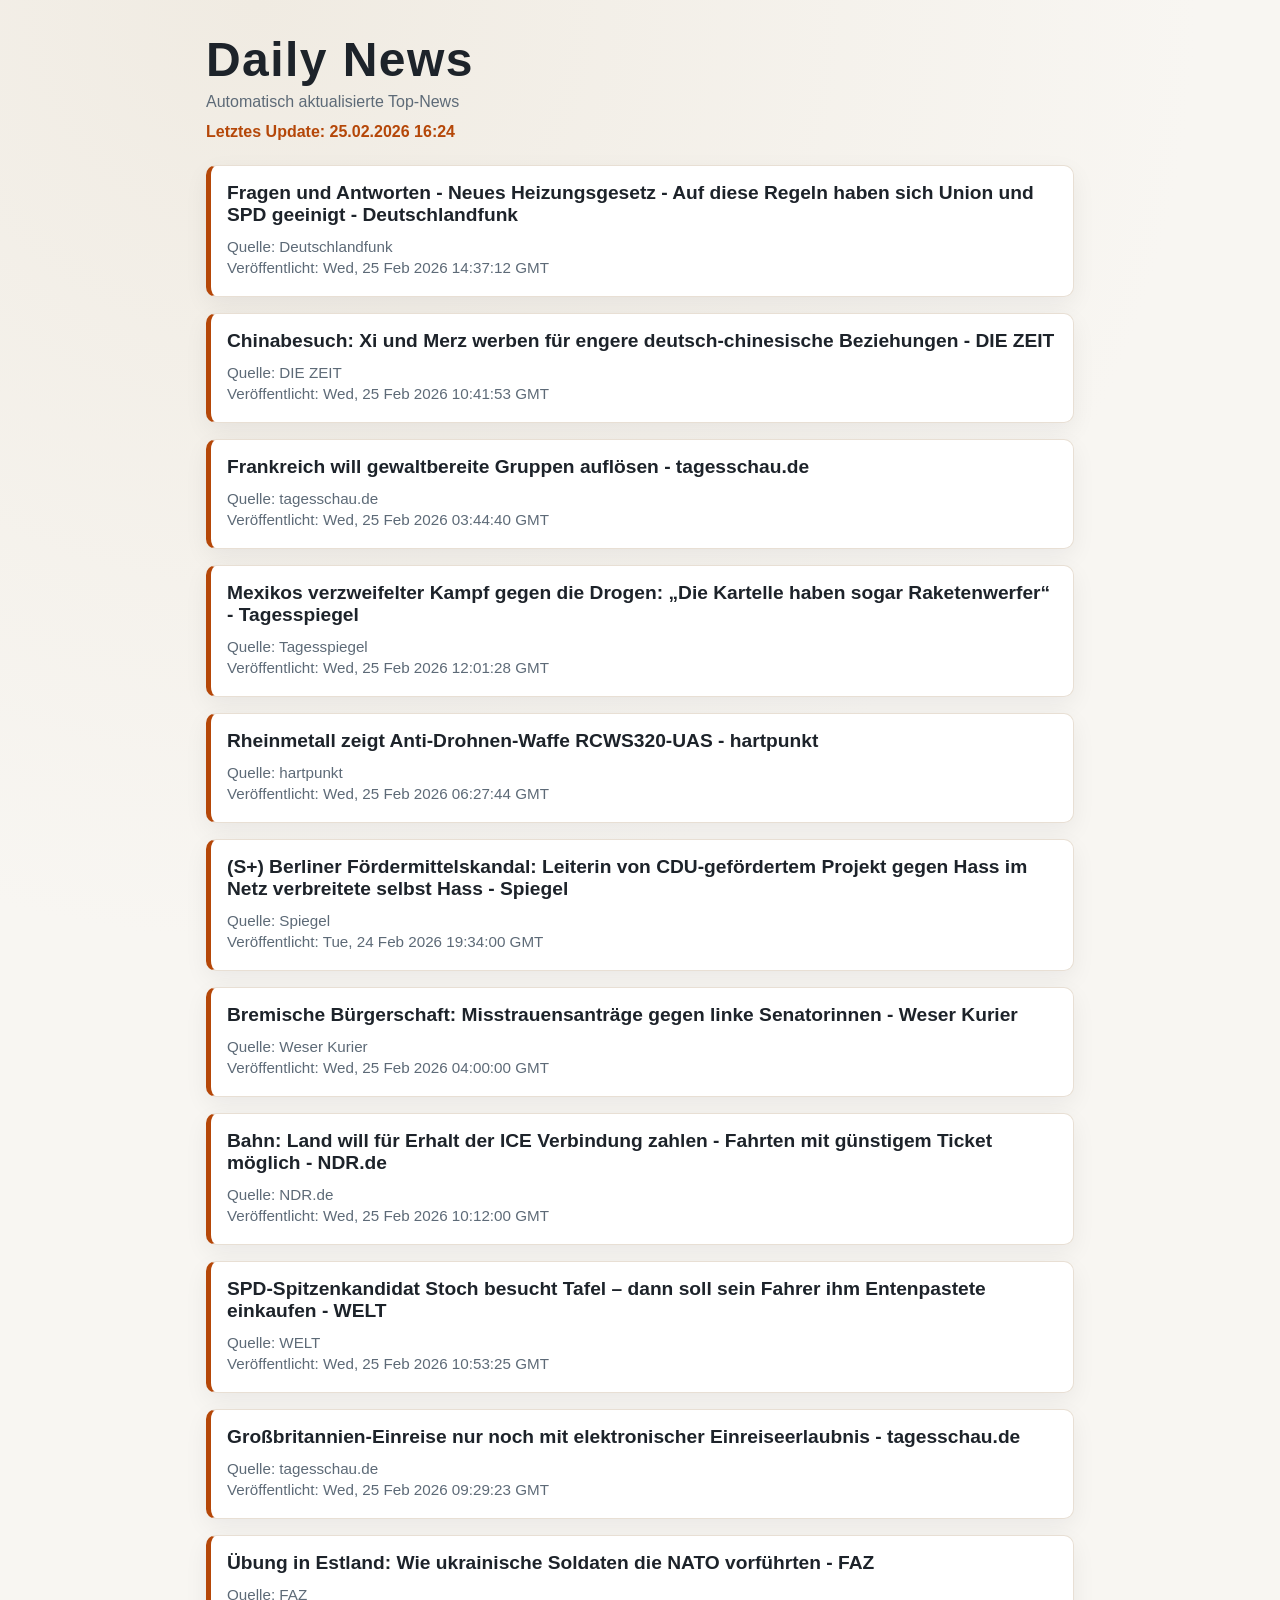
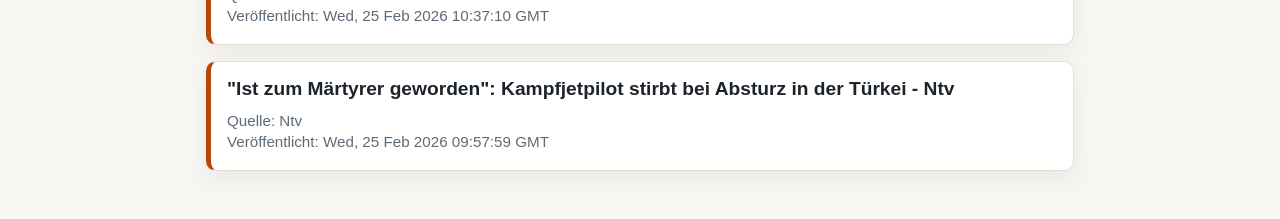
==== index.html @ ec543e86 "feat: initial daily news site" ====
<!doctype html>
<html lang="de">
  <head>
    <meta charset="utf-8" />
    <meta name="viewport" content="width=device-width, initial-scale=1" />
    <title>Daily News</title>
    <link rel="stylesheet" href="styles.css" />
  </head>
  <body>
    <main class="container">
      <header>
        <h1>Daily News</h1>
        <p>Automatisch aktualisierte Top-News</p>
        <p class="updated">Letztes Update: 25.02.2026 16:24</p>
      </header>
      <section class="news-grid">
        <article class="news-card">
              <h2><a href="https://news.google.com/rss/articles/[base64]?oc=5" target="_blank" rel="noopener noreferrer">Fragen und Antworten - Neues Heizungsgesetz - Auf diese Regeln haben sich Union und SPD geeinigt - Deutschlandfunk</a></h2>
              <p class="meta">Quelle: Deutschlandfunk</p>
              <p class="meta">Veröffentlicht: Wed, 25 Feb 2026 14:37:12 GMT</p>
            </article><article class="news-card">
              <h2><a href="https://news.google.com/rss/articles/[base64]?oc=5" target="_blank" rel="noopener noreferrer">Chinabesuch: Xi und Merz werben für engere deutsch-chinesische Beziehungen - DIE ZEIT</a></h2>
              <p class="meta">Quelle: DIE ZEIT</p>
              <p class="meta">Veröffentlicht: Wed, 25 Feb 2026 10:41:53 GMT</p>
            </article><article class="news-card">
              <h2><a href="https://news.google.com/rss/articles/CBMid0FVX3lxTE40RE55d1NHSmp5N2VwN1N4ekdGM3lHWkJoWllhMkZQWlJLZWxCQ2M0SVpyaUMzZzNpU3lFWlNUaHg1M2Z2RC1OYTR6VzNBUDBSSGNmZmpWbC11aGxnTXk5ay1jRFpIbjVUaV92NTQyd1ZYUVlqc29R?oc=5" target="_blank" rel="noopener noreferrer">Frankreich will gewaltbereite Gruppen auflösen - tagesschau.de</a></h2>
              <p class="meta">Quelle: tagesschau.de</p>
              <p class="meta">Veröffentlicht: Wed, 25 Feb 2026 03:44:40 GMT</p>
            </article><article class="news-card">
              <h2><a href="https://news.google.com/rss/articles/[base64]?oc=5" target="_blank" rel="noopener noreferrer">Mexikos verzweifelter Kampf gegen die Drogen: „Die Kartelle haben sogar Raketenwerfer“ - Tagesspiegel</a></h2>
              <p class="meta">Quelle: Tagesspiegel</p>
              <p class="meta">Veröffentlicht: Wed, 25 Feb 2026 12:01:28 GMT</p>
            </article><article class="news-card">
              <h2><a href="https://news.google.com/rss/articles/CBMif0FVX3lxTFBWcDRxZFdPcUk1NEkyOEhCM3QwLUpIbnZyMEhnejFtdHQwZGNqUG1FclU3UTM1Rks2OHdBZGhucmpGS2taQ0dCcWhoSTVsQWVfUHVndjFaQW1xMnpHbnF6ek9PaGUxaWpuVDVEa04zNFUxaXRoTEl6bXZRNWFzZkE?oc=5" target="_blank" rel="noopener noreferrer">Rheinmetall zeigt Anti-Drohnen-Waffe RCWS320-UAS - hartpunkt</a></h2>
              <p class="meta">Quelle: hartpunkt</p>
              <p class="meta">Veröffentlicht: Wed, 25 Feb 2026 06:27:44 GMT</p>
            </article><article class="news-card">
              <h2><a href="https://news.google.com/rss/articles/[base64]?oc=5" target="_blank" rel="noopener noreferrer">(S+) Berliner Fördermittelskandal: Leiterin von CDU-gefördertem Projekt gegen Hass im Netz verbreitete selbst Hass - Spiegel</a></h2>
              <p class="meta">Quelle: Spiegel</p>
              <p class="meta">Veröffentlicht: Tue, 24 Feb 2026 19:34:00 GMT</p>
            </article><article class="news-card">
              <h2><a href="https://news.google.com/rss/articles/[base64]?oc=5" target="_blank" rel="noopener noreferrer">Bremische Bürgerschaft: Misstrauensanträge gegen linke Senatorinnen - Weser Kurier</a></h2>
              <p class="meta">Quelle: Weser Kurier</p>
              <p class="meta">Veröffentlicht: Wed, 25 Feb 2026 04:00:00 GMT</p>
            </article><article class="news-card">
              <h2><a href="https://news.google.com/rss/articles/[base64]?oc=5" target="_blank" rel="noopener noreferrer">Bahn: Land will für Erhalt der ICE Verbindung zahlen - Fahrten mit günstigem Ticket möglich - NDR.de</a></h2>
              <p class="meta">Quelle: NDR.de</p>
              <p class="meta">Veröffentlicht: Wed, 25 Feb 2026 10:12:00 GMT</p>
            </article><article class="news-card">
              <h2><a href="https://news.google.com/rss/articles/[base64]?oc=5" target="_blank" rel="noopener noreferrer">SPD-Spitzenkandidat Stoch besucht Tafel – dann soll sein Fahrer ihm Entenpastete einkaufen - WELT</a></h2>
              <p class="meta">Quelle: WELT</p>
              <p class="meta">Veröffentlicht: Wed, 25 Feb 2026 10:53:25 GMT</p>
            </article><article class="news-card">
              <h2><a href="https://news.google.com/rss/articles/CBMihAFBVV95cUxNYmF6RmhLd0txUl9RVVNQXzRFWkFaRXVQbDdpdlU5ZUkyalpoTkJHbGlndnJOVWVKT0pGS2RYM2F2X1NmVXFQVmhBSFhMVlh1TTRvbHp2ZzhpNFVMbl9ERHlHU1VZa2RjellKaGxHUHBKaTNLcm0weHZPWi1VeHdDY3owX2o?oc=5" target="_blank" rel="noopener noreferrer">Großbritannien-Einreise nur noch mit elektronischer Einreiseerlaubnis - tagesschau.de</a></h2>
              <p class="meta">Quelle: tagesschau.de</p>
              <p class="meta">Veröffentlicht: Wed, 25 Feb 2026 09:29:23 GMT</p>
            </article><article class="news-card">
              <h2><a href="https://news.google.com/rss/articles/[base64]?oc=5" target="_blank" rel="noopener noreferrer">Übung in Estland: Wie ukrainische Soldaten die NATO vorführten - FAZ</a></h2>
              <p class="meta">Quelle: FAZ</p>
              <p class="meta">Veröffentlicht: Wed, 25 Feb 2026 10:37:10 GMT</p>
            </article><article class="news-card">
              <h2><a href="https://news.google.com/rss/articles/[base64]?oc=5" target="_blank" rel="noopener noreferrer">&quot;Ist zum Märtyrer geworden&quot;: Kampfjetpilot stirbt bei Absturz in der Türkei - Ntv</a></h2>
              <p class="meta">Quelle: Ntv</p>
              <p class="meta">Veröffentlicht: Wed, 25 Feb 2026 09:57:59 GMT</p>
            </article>
      </section>
    </main>
  </body>
</html>
---- styles.css ----
:root {
  --bg: #f8f6f2;
  --surface: #ffffff;
  --text: #1d232a;
  --muted: #5d6a77;
  --accent: #b54708;
  --border: #e8dfd4;
}

* {
  box-sizing: border-box;
}

body {
  margin: 0;
  font-family: "Source Sans 3", "Segoe UI", sans-serif;
  color: var(--text);
  background: radial-gradient(circle at 20% 0%, #f0ebe2 0, var(--bg) 45%);
}

.container {
  max-width: 900px;
  margin: 0 auto;
  padding: 2rem 1rem 3rem;
}

header h1 {
  margin: 0;
  font-size: clamp(2rem, 5vw, 3rem);
  letter-spacing: 0.03em;
}

header p {
  margin: 0.4rem 0;
  color: var(--muted);
}

.updated {
  margin-top: 0.75rem;
  font-weight: 600;
  color: var(--accent);
}

.news-grid {
  margin-top: 1.5rem;
  display: grid;
  gap: 1rem;
}

.news-card {
  background: var(--surface);
  border: 1px solid var(--border);
  border-left: 5px solid var(--accent);
  border-radius: 10px;
  padding: 1rem;
  box-shadow: 0 8px 24px rgba(20, 24, 30, 0.06);
}

.news-card h2 {
  margin: 0 0 0.75rem;
  font-size: 1.2rem;
}

.news-card a {
  color: inherit;
  text-decoration: none;
}

.news-card a:hover {
  text-decoration: underline;
}

.meta {
  margin: 0.25rem 0;
  color: var(--muted);
  font-size: 0.95rem;
}
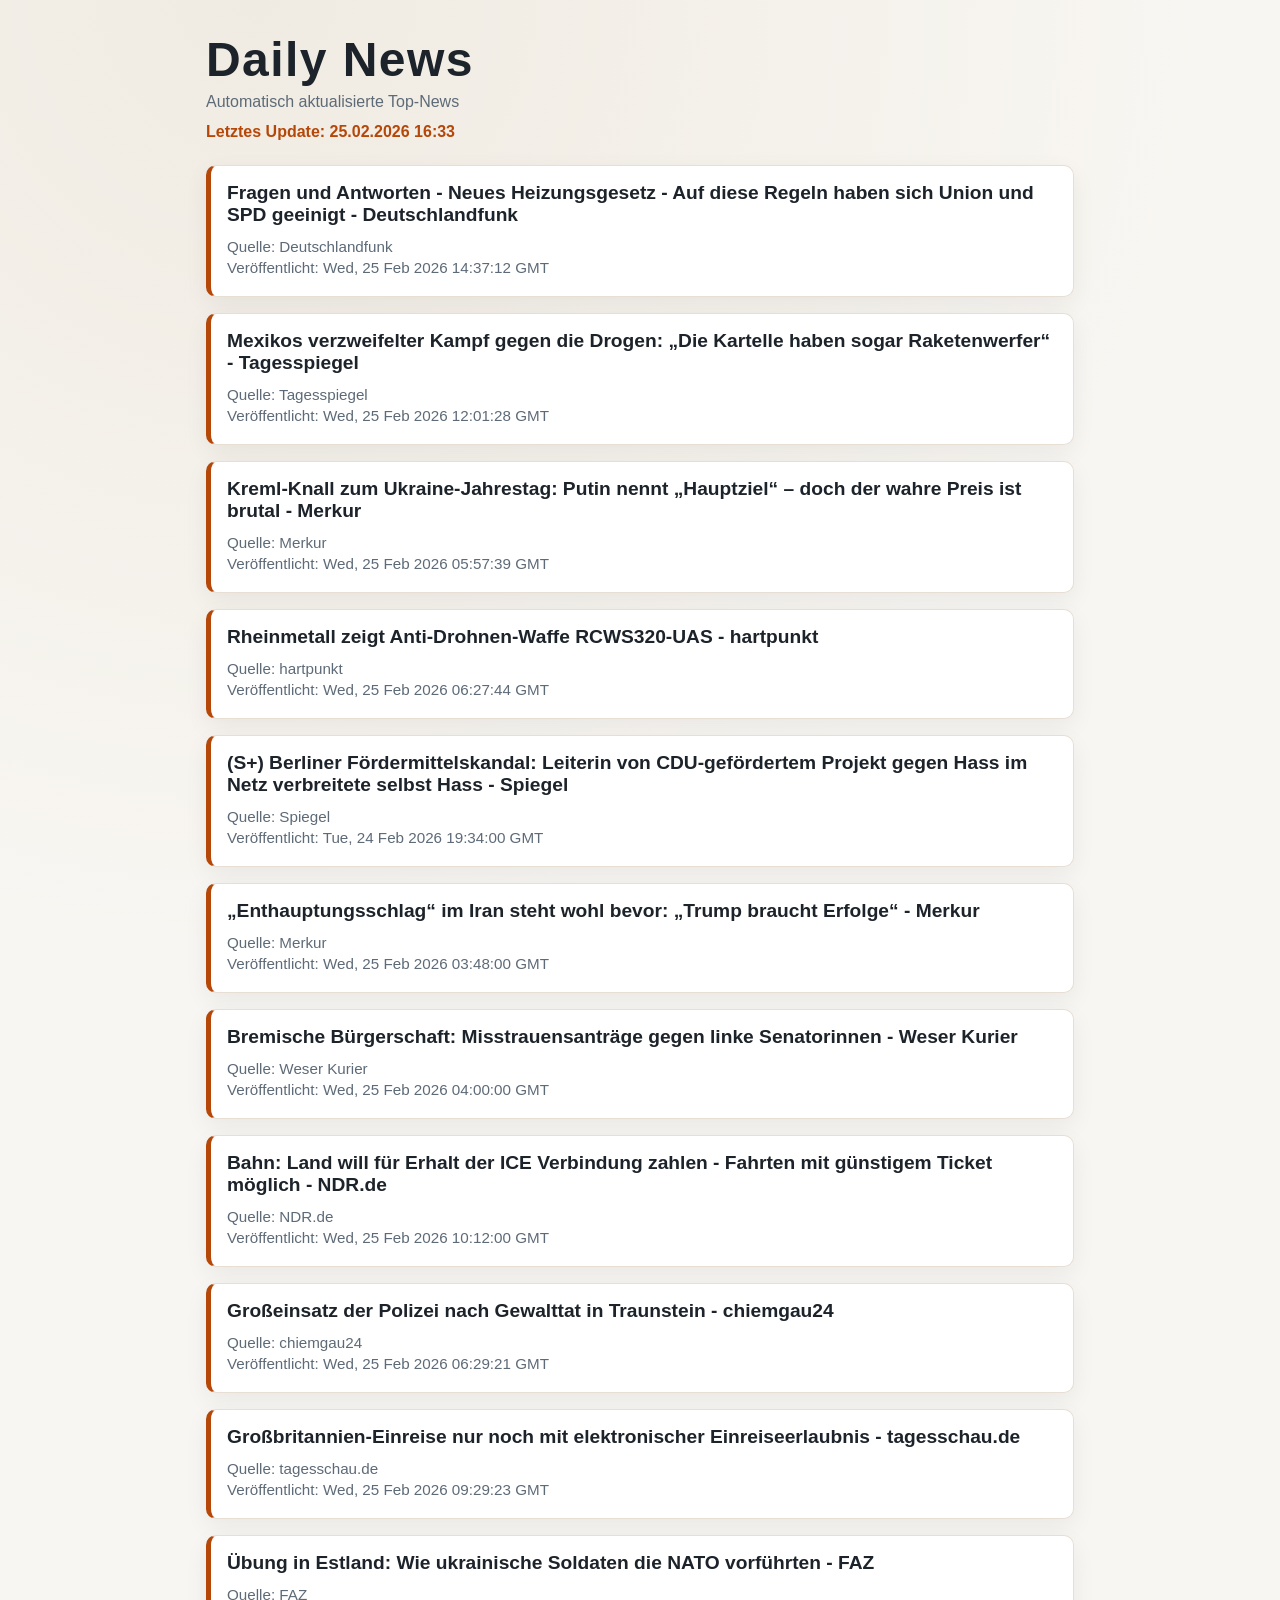
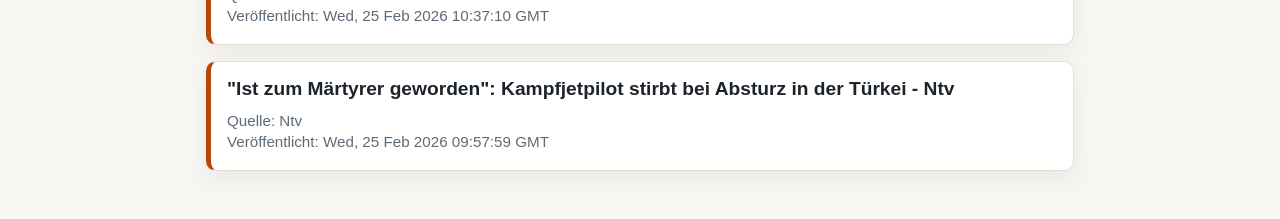
==== commit 78773f7a: "chore: daily news update 2026-02-25" ====
--- a/index.html
+++ b/index.html
@@ -11,7 +11,7 @@
       <header>
         <h1>Daily News</h1>
         <p>Automatisch aktualisierte Top-News</p>
-        <p class="updated">Letztes Update: 25.02.2026 16:24</p>
+        <p class="updated">Letztes Update: 25.02.2026 16:33</p>
       </header>
       <section class="news-grid">
         <article class="news-card">
@@ -19,17 +19,13 @@
               <p class="meta">Quelle: Deutschlandfunk</p>
               <p class="meta">Veröffentlicht: Wed, 25 Feb 2026 14:37:12 GMT</p>
             </article><article class="news-card">
-              <h2><a href="https://news.google.com/rss/articles/[base64]?oc=5" target="_blank" rel="noopener noreferrer">Chinabesuch: Xi und Merz werben für engere deutsch-chinesische Beziehungen - DIE ZEIT</a></h2>
-              <p class="meta">Quelle: DIE ZEIT</p>
-              <p class="meta">Veröffentlicht: Wed, 25 Feb 2026 10:41:53 GMT</p>
-            </article><article class="news-card">
-              <h2><a href="https://news.google.com/rss/articles/CBMid0FVX3lxTE40RE55d1NHSmp5N2VwN1N4ekdGM3lHWkJoWllhMkZQWlJLZWxCQ2M0SVpyaUMzZzNpU3lFWlNUaHg1M2Z2RC1OYTR6VzNBUDBSSGNmZmpWbC11aGxnTXk5ay1jRFpIbjVUaV92NTQyd1ZYUVlqc29R?oc=5" target="_blank" rel="noopener noreferrer">Frankreich will gewaltbereite Gruppen auflösen - tagesschau.de</a></h2>
-              <p class="meta">Quelle: tagesschau.de</p>
-              <p class="meta">Veröffentlicht: Wed, 25 Feb 2026 03:44:40 GMT</p>
-            </article><article class="news-card">
               <h2><a href="https://news.google.com/rss/articles/[base64]?oc=5" target="_blank" rel="noopener noreferrer">Mexikos verzweifelter Kampf gegen die Drogen: „Die Kartelle haben sogar Raketenwerfer“ - Tagesspiegel</a></h2>
               <p class="meta">Quelle: Tagesspiegel</p>
               <p class="meta">Veröffentlicht: Wed, 25 Feb 2026 12:01:28 GMT</p>
+            </article><article class="news-card">
+              <h2><a href="https://news.google.com/rss/articles/[base64]?oc=5" target="_blank" rel="noopener noreferrer">Kreml-Knall zum Ukraine-Jahrestag: Putin nennt „Hauptziel“ – doch der wahre Preis ist brutal - Merkur</a></h2>
+              <p class="meta">Quelle: Merkur</p>
+              <p class="meta">Veröffentlicht: Wed, 25 Feb 2026 05:57:39 GMT</p>
             </article><article class="news-card">
               <h2><a href="https://news.google.com/rss/articles/CBMif0FVX3lxTFBWcDRxZFdPcUk1NEkyOEhCM3QwLUpIbnZyMEhnejFtdHQwZGNqUG1FclU3UTM1Rks2OHdBZGhucmpGS2taQ0dCcWhoSTVsQWVfUHVndjFaQW1xMnpHbnF6ek9PaGUxaWpuVDVEa04zNFUxaXRoTEl6bXZRNWFzZkE?oc=5" target="_blank" rel="noopener noreferrer">Rheinmetall zeigt Anti-Drohnen-Waffe RCWS320-UAS - hartpunkt</a></h2>
               <p class="meta">Quelle: hartpunkt</p>
@@ -39,6 +35,10 @@
               <p class="meta">Quelle: Spiegel</p>
               <p class="meta">Veröffentlicht: Tue, 24 Feb 2026 19:34:00 GMT</p>
             </article><article class="news-card">
+              <h2><a href="https://news.google.com/rss/articles/[base64]?oc=5" target="_blank" rel="noopener noreferrer">„Enthauptungsschlag“ im Iran steht wohl bevor: „Trump braucht Erfolge“ - Merkur</a></h2>
+              <p class="meta">Quelle: Merkur</p>
+              <p class="meta">Veröffentlicht: Wed, 25 Feb 2026 03:48:00 GMT</p>
+            </article><article class="news-card">
               <h2><a href="https://news.google.com/rss/articles/[base64]?oc=5" target="_blank" rel="noopener noreferrer">Bremische Bürgerschaft: Misstrauensanträge gegen linke Senatorinnen - Weser Kurier</a></h2>
               <p class="meta">Quelle: Weser Kurier</p>
               <p class="meta">Veröffentlicht: Wed, 25 Feb 2026 04:00:00 GMT</p>
@@ -47,9 +47,9 @@
               <p class="meta">Quelle: NDR.de</p>
               <p class="meta">Veröffentlicht: Wed, 25 Feb 2026 10:12:00 GMT</p>
             </article><article class="news-card">
-              <h2><a href="https://news.google.com/rss/articles/[base64]?oc=5" target="_blank" rel="noopener noreferrer">SPD-Spitzenkandidat Stoch besucht Tafel – dann soll sein Fahrer ihm Entenpastete einkaufen - WELT</a></h2>
-              <p class="meta">Quelle: WELT</p>
-              <p class="meta">Veröffentlicht: Wed, 25 Feb 2026 10:53:25 GMT</p>
+              <h2><a href="https://news.google.com/rss/articles/[base64]?oc=5" target="_blank" rel="noopener noreferrer">Großeinsatz der Polizei nach Gewalttat in Traunstein - chiemgau24</a></h2>
+              <p class="meta">Quelle: chiemgau24</p>
+              <p class="meta">Veröffentlicht: Wed, 25 Feb 2026 06:29:21 GMT</p>
             </article><article class="news-card">
               <h2><a href="https://news.google.com/rss/articles/CBMihAFBVV95cUxNYmF6RmhLd0txUl9RVVNQXzRFWkFaRXVQbDdpdlU5ZUkyalpoTkJHbGlndnJOVWVKT0pGS2RYM2F2X1NmVXFQVmhBSFhMVlh1TTRvbHp2ZzhpNFVMbl9ERHlHU1VZa2RjellKaGxHUHBKaTNLcm0weHZPWi1VeHdDY3owX2o?oc=5" target="_blank" rel="noopener noreferrer">Großbritannien-Einreise nur noch mit elektronischer Einreiseerlaubnis - tagesschau.de</a></h2>
               <p class="meta">Quelle: tagesschau.de</p>
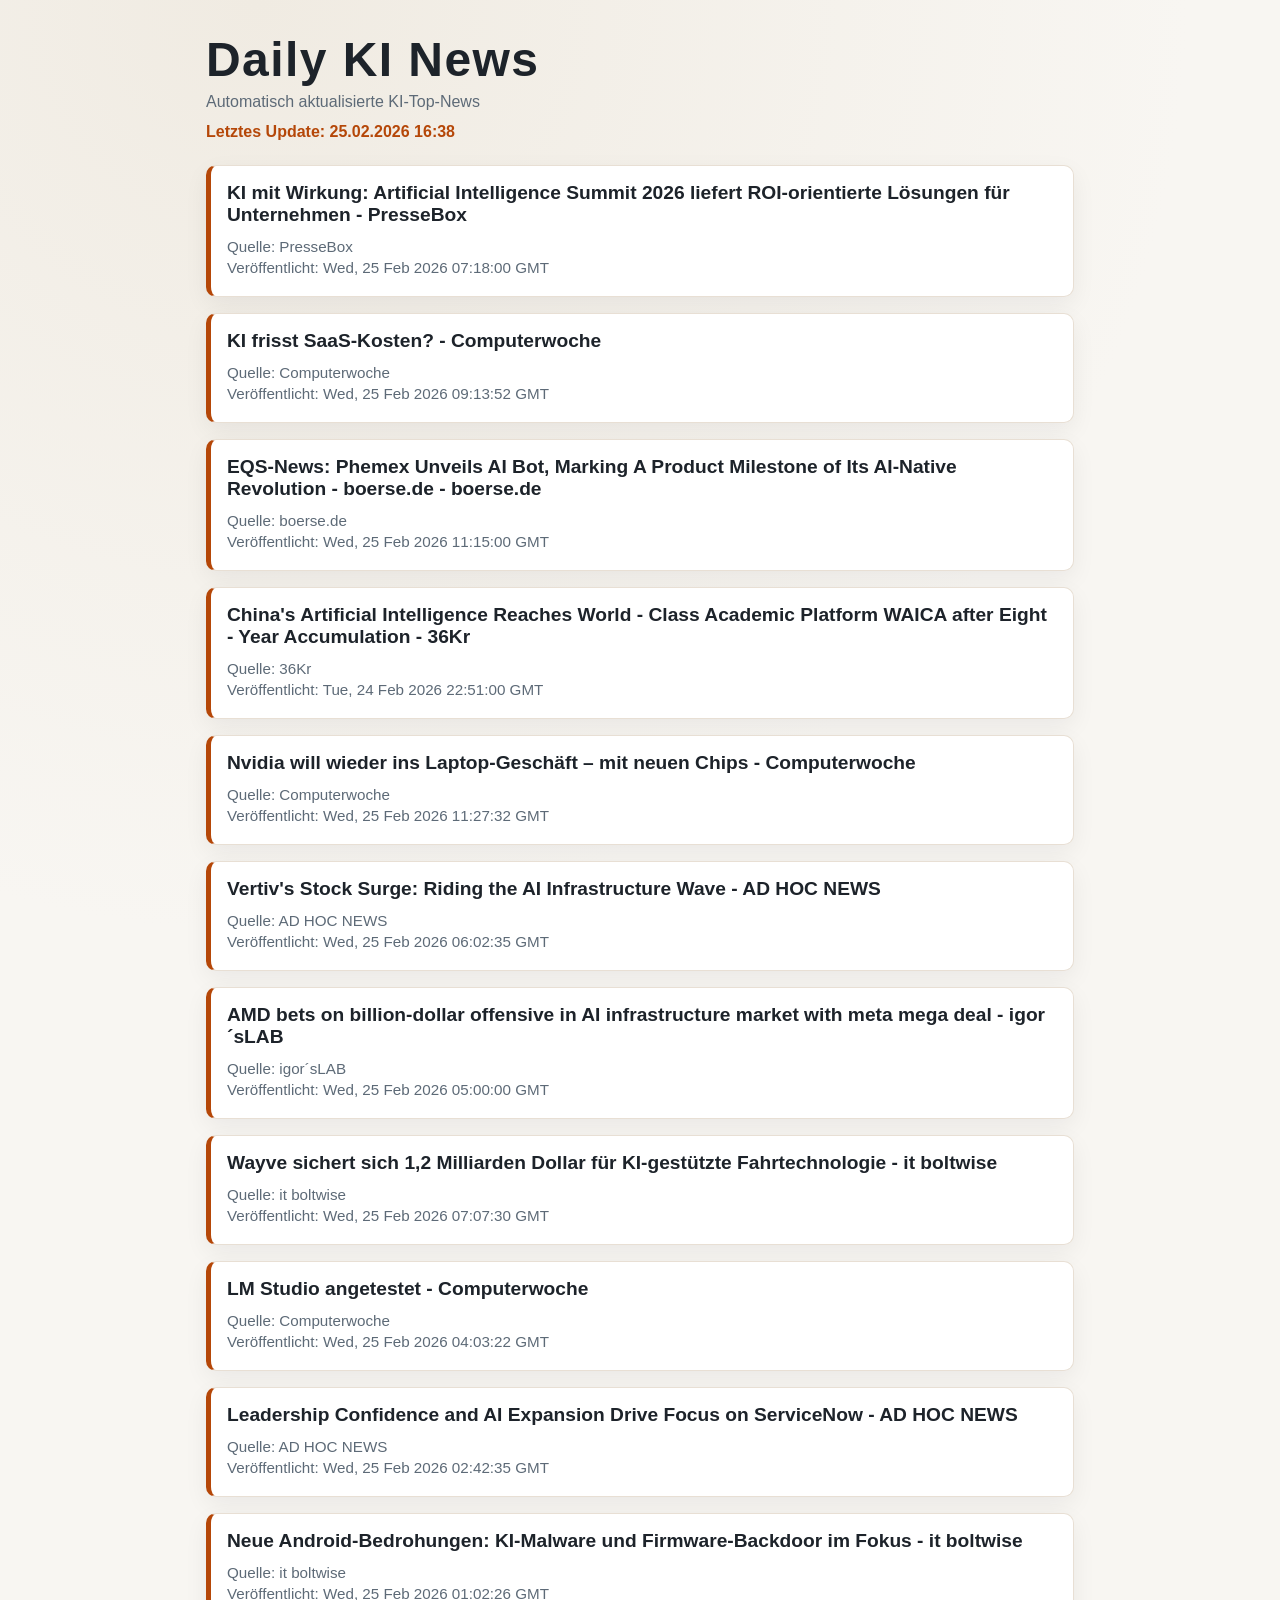
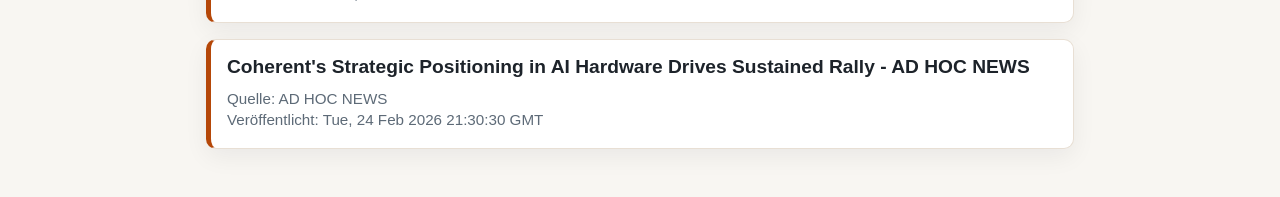
==== commit b00c9f2b: "feat: focus feed on latest AI news" ====
--- a/index.html
+++ b/index.html
@@ -3,65 +3,65 @@
   <head>
     <meta charset="utf-8" />
     <meta name="viewport" content="width=device-width, initial-scale=1" />
-    <title>Daily News</title>
+    <title>Daily KI News</title>
     <link rel="stylesheet" href="styles.css" />
   </head>
   <body>
     <main class="container">
       <header>
-        <h1>Daily News</h1>
-        <p>Automatisch aktualisierte Top-News</p>
-        <p class="updated">Letztes Update: 25.02.2026 16:33</p>
+        <h1>Daily KI News</h1>
+        <p>Automatisch aktualisierte KI-Top-News</p>
+        <p class="updated">Letztes Update: 25.02.2026 16:38</p>
       </header>
       <section class="news-grid">
         <article class="news-card">
-              <h2><a href="https://news.google.com/rss/articles/[base64]?oc=5" target="_blank" rel="noopener noreferrer">Fragen und Antworten - Neues Heizungsgesetz - Auf diese Regeln haben sich Union und SPD geeinigt - Deutschlandfunk</a></h2>
-              <p class="meta">Quelle: Deutschlandfunk</p>
-              <p class="meta">Veröffentlicht: Wed, 25 Feb 2026 14:37:12 GMT</p>
+              <h2><a href="https://news.google.com/rss/articles/[base64]?oc=5" target="_blank" rel="noopener noreferrer">KI mit Wirkung: Artificial Intelligence Summit 2026 liefert ROI-orientierte Lösungen für Unternehmen - PresseBox</a></h2>
+              <p class="meta">Quelle: PresseBox</p>
+              <p class="meta">Veröffentlicht: Wed, 25 Feb 2026 07:18:00 GMT</p>
             </article><article class="news-card">
-              <h2><a href="https://news.google.com/rss/articles/[base64]?oc=5" target="_blank" rel="noopener noreferrer">Mexikos verzweifelter Kampf gegen die Drogen: „Die Kartelle haben sogar Raketenwerfer“ - Tagesspiegel</a></h2>
-              <p class="meta">Quelle: Tagesspiegel</p>
-              <p class="meta">Veröffentlicht: Wed, 25 Feb 2026 12:01:28 GMT</p>
+              <h2><a href="https://news.google.com/rss/articles/CBMie0FVX3lxTE41a2FiVUJZd2pONXR2Um4xWUxpbU9wMC1RYWhGX1NuVHhTX2p6Vm5SYk9IZTdnR2FMOUlraWwyVEhGc0x3Q1I2ZWJUd2tqYzR6NlM3WTNGWUhTeC13cEhjVEVITnhMaEtBU0h1bENkSjNjSkVOdEFlVEdzWQ?oc=5" target="_blank" rel="noopener noreferrer">KI frisst SaaS-Kosten? - Computerwoche</a></h2>
+              <p class="meta">Quelle: Computerwoche</p>
+              <p class="meta">Veröffentlicht: Wed, 25 Feb 2026 09:13:52 GMT</p>
             </article><article class="news-card">
-              <h2><a href="https://news.google.com/rss/articles/[base64]?oc=5" target="_blank" rel="noopener noreferrer">Kreml-Knall zum Ukraine-Jahrestag: Putin nennt „Hauptziel“ – doch der wahre Preis ist brutal - Merkur</a></h2>
-              <p class="meta">Quelle: Merkur</p>
-              <p class="meta">Veröffentlicht: Wed, 25 Feb 2026 05:57:39 GMT</p>
+              <h2><a href="https://news.google.com/rss/articles/[base64]?oc=5" target="_blank" rel="noopener noreferrer">EQS-News: Phemex Unveils AI Bot, Marking A Product Milestone of Its AI-Native Revolution - boerse.de - boerse.de</a></h2>
+              <p class="meta">Quelle: boerse.de</p>
+              <p class="meta">Veröffentlicht: Wed, 25 Feb 2026 11:15:00 GMT</p>
             </article><article class="news-card">
-              <h2><a href="https://news.google.com/rss/articles/CBMif0FVX3lxTFBWcDRxZFdPcUk1NEkyOEhCM3QwLUpIbnZyMEhnejFtdHQwZGNqUG1FclU3UTM1Rks2OHdBZGhucmpGS2taQ0dCcWhoSTVsQWVfUHVndjFaQW1xMnpHbnF6ek9PaGUxaWpuVDVEa04zNFUxaXRoTEl6bXZRNWFzZkE?oc=5" target="_blank" rel="noopener noreferrer">Rheinmetall zeigt Anti-Drohnen-Waffe RCWS320-UAS - hartpunkt</a></h2>
-              <p class="meta">Quelle: hartpunkt</p>
-              <p class="meta">Veröffentlicht: Wed, 25 Feb 2026 06:27:44 GMT</p>
+              <h2><a href="https://news.google.com/rss/articles/CBMiU0FVX3lxTE9HelVXdXo2ZnpRanVVUnhQZ0hUb0VrSG9XaHlHODdQZ2hSbnZ1SHVCX0VwMmRJY2JINVpldGNjMWV6RGdsakE5eTY4dGhwUHd1clpB?oc=5" target="_blank" rel="noopener noreferrer">China&#x27;s Artificial Intelligence Reaches World - Class Academic Platform WAICA after Eight - Year Accumulation - 36Kr</a></h2>
+              <p class="meta">Quelle: 36Kr</p>
+              <p class="meta">Veröffentlicht: Tue, 24 Feb 2026 22:51:00 GMT</p>
             </article><article class="news-card">
-              <h2><a href="https://news.google.com/rss/articles/[base64]?oc=5" target="_blank" rel="noopener noreferrer">(S+) Berliner Fördermittelskandal: Leiterin von CDU-gefördertem Projekt gegen Hass im Netz verbreitete selbst Hass - Spiegel</a></h2>
-              <p class="meta">Quelle: Spiegel</p>
-              <p class="meta">Veröffentlicht: Tue, 24 Feb 2026 19:34:00 GMT</p>
+              <h2><a href="https://news.google.com/rss/articles/[base64]?oc=5" target="_blank" rel="noopener noreferrer">Nvidia will wieder ins Laptop-Geschäft – mit neuen Chips - Computerwoche</a></h2>
+              <p class="meta">Quelle: Computerwoche</p>
+              <p class="meta">Veröffentlicht: Wed, 25 Feb 2026 11:27:32 GMT</p>
             </article><article class="news-card">
-              <h2><a href="https://news.google.com/rss/articles/[base64]?oc=5" target="_blank" rel="noopener noreferrer">„Enthauptungsschlag“ im Iran steht wohl bevor: „Trump braucht Erfolge“ - Merkur</a></h2>
-              <p class="meta">Quelle: Merkur</p>
-              <p class="meta">Veröffentlicht: Wed, 25 Feb 2026 03:48:00 GMT</p>
+              <h2><a href="https://news.google.com/rss/articles/[base64]?oc=5" target="_blank" rel="noopener noreferrer">Vertiv&#x27;s Stock Surge: Riding the AI Infrastructure Wave - AD HOC NEWS</a></h2>
+              <p class="meta">Quelle: AD HOC NEWS</p>
+              <p class="meta">Veröffentlicht: Wed, 25 Feb 2026 06:02:35 GMT</p>
             </article><article class="news-card">
-              <h2><a href="https://news.google.com/rss/articles/[base64]?oc=5" target="_blank" rel="noopener noreferrer">Bremische Bürgerschaft: Misstrauensanträge gegen linke Senatorinnen - Weser Kurier</a></h2>
-              <p class="meta">Quelle: Weser Kurier</p>
-              <p class="meta">Veröffentlicht: Wed, 25 Feb 2026 04:00:00 GMT</p>
+              <h2><a href="https://news.google.com/rss/articles/[base64]?oc=5" target="_blank" rel="noopener noreferrer">AMD bets on billion-dollar offensive in AI infrastructure market with meta mega deal - igor´sLAB</a></h2>
+              <p class="meta">Quelle: igor´sLAB</p>
+              <p class="meta">Veröffentlicht: Wed, 25 Feb 2026 05:00:00 GMT</p>
             </article><article class="news-card">
-              <h2><a href="https://news.google.com/rss/articles/[base64]?oc=5" target="_blank" rel="noopener noreferrer">Bahn: Land will für Erhalt der ICE Verbindung zahlen - Fahrten mit günstigem Ticket möglich - NDR.de</a></h2>
-              <p class="meta">Quelle: NDR.de</p>
-              <p class="meta">Veröffentlicht: Wed, 25 Feb 2026 10:12:00 GMT</p>
+              <h2><a href="https://news.google.com/rss/articles/[base64]?oc=5" target="_blank" rel="noopener noreferrer">Wayve sichert sich 1,2 Milliarden Dollar für KI-gestützte Fahrtechnologie - it boltwise</a></h2>
+              <p class="meta">Quelle: it boltwise</p>
+              <p class="meta">Veröffentlicht: Wed, 25 Feb 2026 07:07:30 GMT</p>
             </article><article class="news-card">
-              <h2><a href="https://news.google.com/rss/articles/[base64]?oc=5" target="_blank" rel="noopener noreferrer">Großeinsatz der Polizei nach Gewalttat in Traunstein - chiemgau24</a></h2>
-              <p class="meta">Quelle: chiemgau24</p>
-              <p class="meta">Veröffentlicht: Wed, 25 Feb 2026 06:29:21 GMT</p>
+              <h2><a href="https://news.google.com/rss/articles/CBMiekFVX3lxTE51eDI5VE5ZenNJaGVmcWhkSFN0TmRUMHFYcS1NcGVwU3FFalFwTWhqYkFiZkZnX0xOUXlCTEFEbEY0WHlGWjByNll1TDZROWtESUhkb0czOUNBVXlYMC1lWHNKNUpLYzlzZHlVQlVaVUROWGtKaXI3NVdR?oc=5" target="_blank" rel="noopener noreferrer">LM Studio angetestet - Computerwoche</a></h2>
+              <p class="meta">Quelle: Computerwoche</p>
+              <p class="meta">Veröffentlicht: Wed, 25 Feb 2026 04:03:22 GMT</p>
             </article><article class="news-card">
-              <h2><a href="https://news.google.com/rss/articles/CBMihAFBVV95cUxNYmF6RmhLd0txUl9RVVNQXzRFWkFaRXVQbDdpdlU5ZUkyalpoTkJHbGlndnJOVWVKT0pGS2RYM2F2X1NmVXFQVmhBSFhMVlh1TTRvbHp2ZzhpNFVMbl9ERHlHU1VZa2RjellKaGxHUHBKaTNLcm0weHZPWi1VeHdDY3owX2o?oc=5" target="_blank" rel="noopener noreferrer">Großbritannien-Einreise nur noch mit elektronischer Einreiseerlaubnis - tagesschau.de</a></h2>
-              <p class="meta">Quelle: tagesschau.de</p>
-              <p class="meta">Veröffentlicht: Wed, 25 Feb 2026 09:29:23 GMT</p>
+              <h2><a href="https://news.google.com/rss/articles/[base64]?oc=5" target="_blank" rel="noopener noreferrer">Leadership Confidence and AI Expansion Drive Focus on ServiceNow - AD HOC NEWS</a></h2>
+              <p class="meta">Quelle: AD HOC NEWS</p>
+              <p class="meta">Veröffentlicht: Wed, 25 Feb 2026 02:42:35 GMT</p>
             </article><article class="news-card">
-              <h2><a href="https://news.google.com/rss/articles/[base64]?oc=5" target="_blank" rel="noopener noreferrer">Übung in Estland: Wie ukrainische Soldaten die NATO vorführten - FAZ</a></h2>
-              <p class="meta">Quelle: FAZ</p>
-              <p class="meta">Veröffentlicht: Wed, 25 Feb 2026 10:37:10 GMT</p>
+              <h2><a href="https://news.google.com/rss/articles/[base64]?oc=5" target="_blank" rel="noopener noreferrer">Neue Android-Bedrohungen: KI-Malware und Firmware-Backdoor im Fokus - it boltwise</a></h2>
+              <p class="meta">Quelle: it boltwise</p>
+              <p class="meta">Veröffentlicht: Wed, 25 Feb 2026 01:02:26 GMT</p>
             </article><article class="news-card">
-              <h2><a href="https://news.google.com/rss/articles/[base64]?oc=5" target="_blank" rel="noopener noreferrer">&quot;Ist zum Märtyrer geworden&quot;: Kampfjetpilot stirbt bei Absturz in der Türkei - Ntv</a></h2>
-              <p class="meta">Quelle: Ntv</p>
-              <p class="meta">Veröffentlicht: Wed, 25 Feb 2026 09:57:59 GMT</p>
+              <h2><a href="https://news.google.com/rss/articles/[base64]?oc=5" target="_blank" rel="noopener noreferrer">Coherent&#x27;s Strategic Positioning in AI Hardware Drives Sustained Rally - AD HOC NEWS</a></h2>
+              <p class="meta">Quelle: AD HOC NEWS</p>
+              <p class="meta">Veröffentlicht: Tue, 24 Feb 2026 21:30:30 GMT</p>
             </article>
       </section>
     </main>
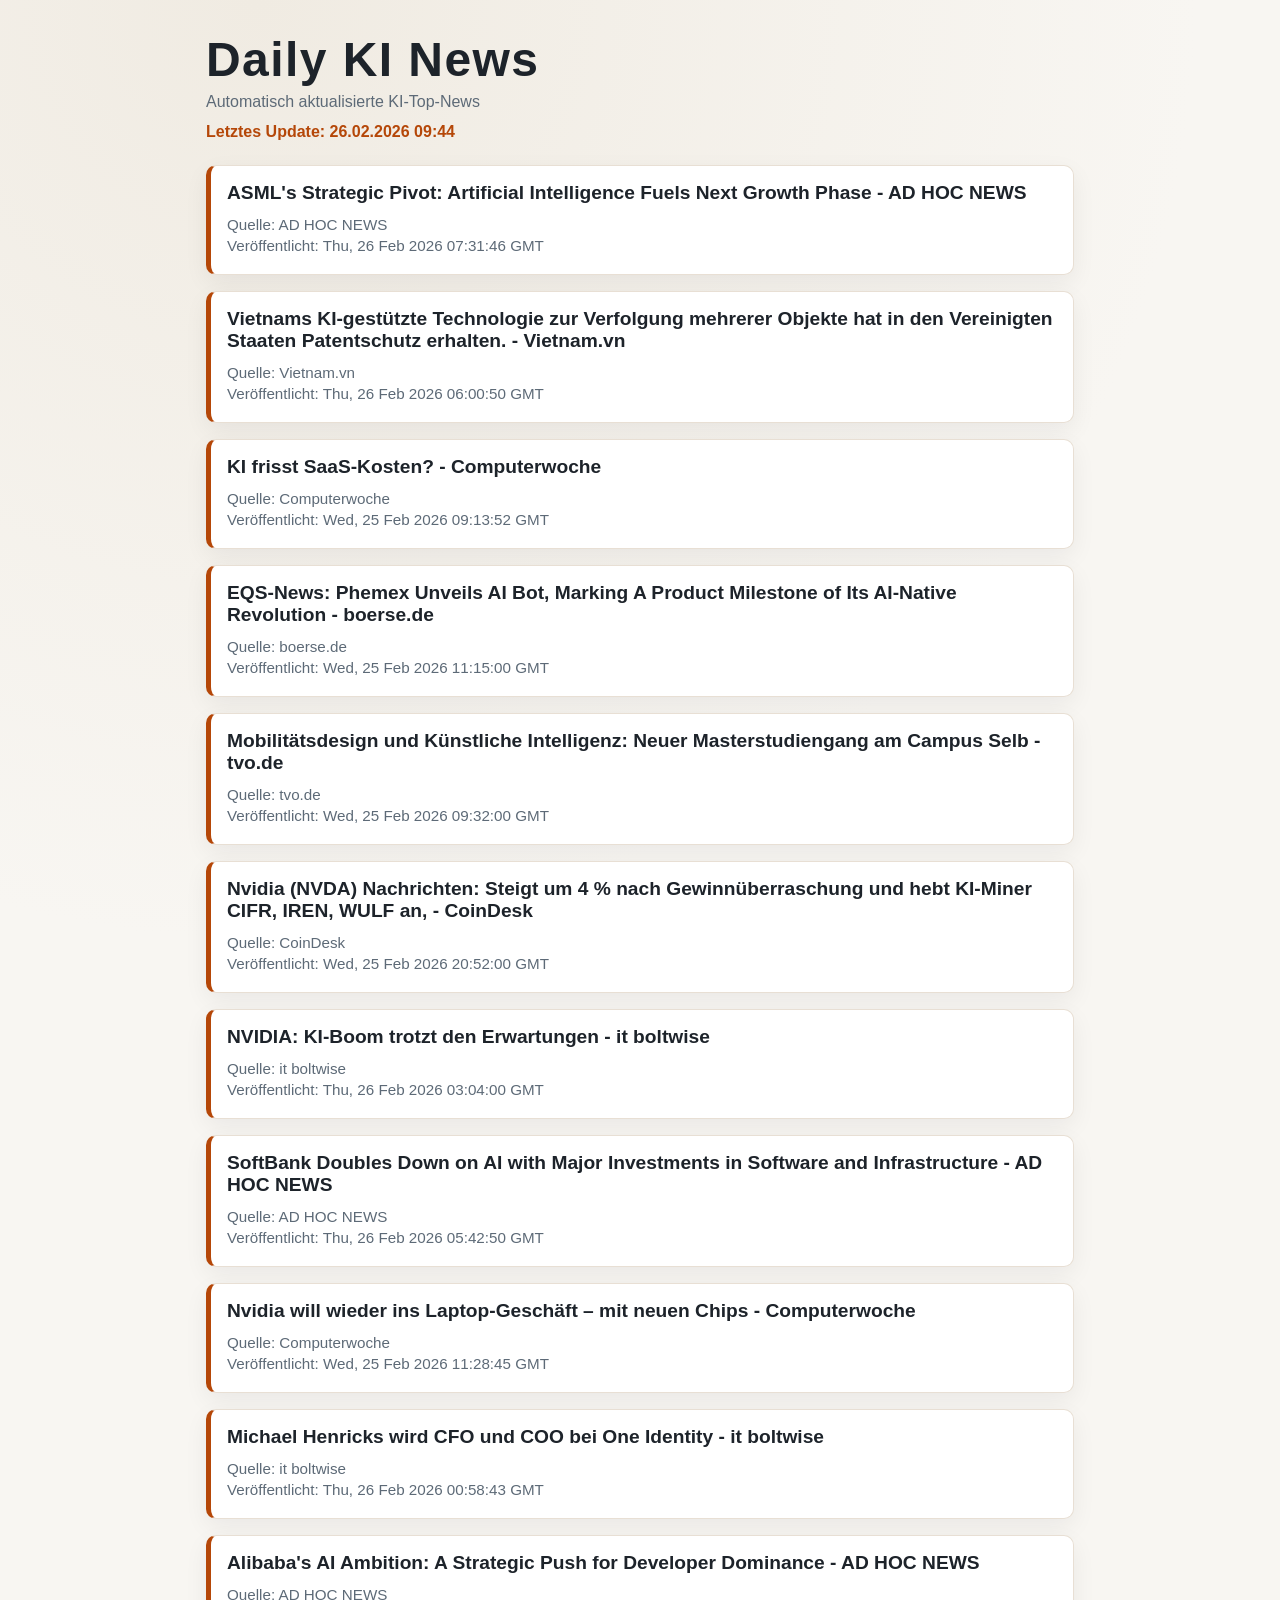
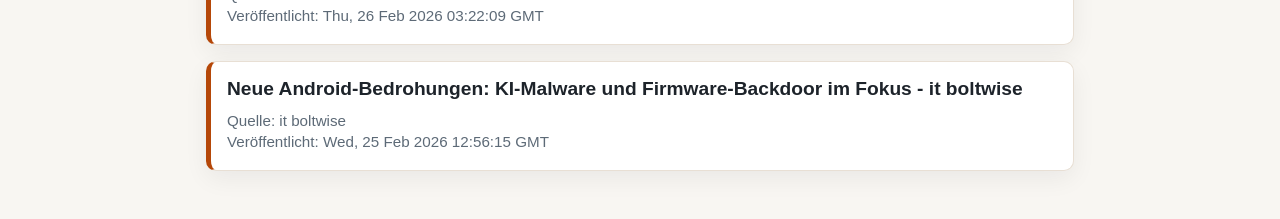
==== commit 9a70f6b8: "chore: daily news update 2026-02-26" ====
--- a/index.html
+++ b/index.html
@@ -11,57 +11,57 @@
       <header>
         <h1>Daily KI News</h1>
         <p>Automatisch aktualisierte KI-Top-News</p>
-        <p class="updated">Letztes Update: 25.02.2026 16:38</p>
+        <p class="updated">Letztes Update: 26.02.2026 09:44</p>
       </header>
       <section class="news-grid">
         <article class="news-card">
-              <h2><a href="https://news.google.com/rss/articles/[base64]?oc=5" target="_blank" rel="noopener noreferrer">KI mit Wirkung: Artificial Intelligence Summit 2026 liefert ROI-orientierte Lösungen für Unternehmen - PresseBox</a></h2>
-              <p class="meta">Quelle: PresseBox</p>
-              <p class="meta">Veröffentlicht: Wed, 25 Feb 2026 07:18:00 GMT</p>
+              <h2><a href="https://news.google.com/rss/articles/[base64]?oc=5" target="_blank" rel="noopener noreferrer">ASML&#x27;s Strategic Pivot: Artificial Intelligence Fuels Next Growth Phase - AD HOC NEWS</a></h2>
+              <p class="meta">Quelle: AD HOC NEWS</p>
+              <p class="meta">Veröffentlicht: Thu, 26 Feb 2026 07:31:46 GMT</p>
+            </article><article class="news-card">
+              <h2><a href="https://news.google.com/rss/articles/[base64]?oc=5" target="_blank" rel="noopener noreferrer">Vietnams KI-gestützte Technologie zur Verfolgung mehrerer Objekte hat in den Vereinigten Staaten Patentschutz erhalten. - Vietnam.vn</a></h2>
+              <p class="meta">Quelle: Vietnam.vn</p>
+              <p class="meta">Veröffentlicht: Thu, 26 Feb 2026 06:00:50 GMT</p>
             </article><article class="news-card">
               <h2><a href="https://news.google.com/rss/articles/CBMie0FVX3lxTE41a2FiVUJZd2pONXR2Um4xWUxpbU9wMC1RYWhGX1NuVHhTX2p6Vm5SYk9IZTdnR2FMOUlraWwyVEhGc0x3Q1I2ZWJUd2tqYzR6NlM3WTNGWUhTeC13cEhjVEVITnhMaEtBU0h1bENkSjNjSkVOdEFlVEdzWQ?oc=5" target="_blank" rel="noopener noreferrer">KI frisst SaaS-Kosten? - Computerwoche</a></h2>
               <p class="meta">Quelle: Computerwoche</p>
               <p class="meta">Veröffentlicht: Wed, 25 Feb 2026 09:13:52 GMT</p>
             </article><article class="news-card">
-              <h2><a href="https://news.google.com/rss/articles/[base64]?oc=5" target="_blank" rel="noopener noreferrer">EQS-News: Phemex Unveils AI Bot, Marking A Product Milestone of Its AI-Native Revolution - boerse.de - boerse.de</a></h2>
+              <h2><a href="https://news.google.com/rss/articles/[base64]?oc=5" target="_blank" rel="noopener noreferrer">EQS-News: Phemex Unveils AI Bot, Marking A Product Milestone of Its AI-Native Revolution - boerse.de</a></h2>
               <p class="meta">Quelle: boerse.de</p>
               <p class="meta">Veröffentlicht: Wed, 25 Feb 2026 11:15:00 GMT</p>
             </article><article class="news-card">
-              <h2><a href="https://news.google.com/rss/articles/CBMiU0FVX3lxTE9HelVXdXo2ZnpRanVVUnhQZ0hUb0VrSG9XaHlHODdQZ2hSbnZ1SHVCX0VwMmRJY2JINVpldGNjMWV6RGdsakE5eTY4dGhwUHd1clpB?oc=5" target="_blank" rel="noopener noreferrer">China&#x27;s Artificial Intelligence Reaches World - Class Academic Platform WAICA after Eight - Year Accumulation - 36Kr</a></h2>
-              <p class="meta">Quelle: 36Kr</p>
-              <p class="meta">Veröffentlicht: Tue, 24 Feb 2026 22:51:00 GMT</p>
+              <h2><a href="https://news.google.com/rss/articles/[base64]?oc=5" target="_blank" rel="noopener noreferrer">Mobilitätsdesign und Künstliche Intelligenz: Neuer Masterstudiengang am Campus Selb - tvo.de</a></h2>
+              <p class="meta">Quelle: tvo.de</p>
+              <p class="meta">Veröffentlicht: Wed, 25 Feb 2026 09:32:00 GMT</p>
+            </article><article class="news-card">
+              <h2><a href="https://news.google.com/rss/articles/[base64]?oc=5" target="_blank" rel="noopener noreferrer">Nvidia (NVDA) Nachrichten: Steigt um 4 % nach Gewinnüberraschung und hebt KI-Miner CIFR, IREN, WULF an, - CoinDesk</a></h2>
+              <p class="meta">Quelle: CoinDesk</p>
+              <p class="meta">Veröffentlicht: Wed, 25 Feb 2026 20:52:00 GMT</p>
+            </article><article class="news-card">
+              <h2><a href="https://news.google.com/rss/articles/CBMieEFVX3lxTFBiNHZjRm1fbmdWT0ZMVHNlaTgwbnpzRnkzcG9Eb2FNd3l6VXJFNlBMVVhoUUkxc091cXFJY1l1QkE5Mkd5NUdRel8wM3VLcnJWT1J5NzdmN25IbWpEakMzd19zbHhBdl9lUjBjb3RLOFZ5d2FtWExiWg?oc=5" target="_blank" rel="noopener noreferrer">NVIDIA: KI-Boom trotzt den Erwartungen - it boltwise</a></h2>
+              <p class="meta">Quelle: it boltwise</p>
+              <p class="meta">Veröffentlicht: Thu, 26 Feb 2026 03:04:00 GMT</p>
+            </article><article class="news-card">
+              <h2><a href="https://news.google.com/rss/articles/[base64]?oc=5" target="_blank" rel="noopener noreferrer">SoftBank Doubles Down on AI with Major Investments in Software and Infrastructure - AD HOC NEWS</a></h2>
+              <p class="meta">Quelle: AD HOC NEWS</p>
+              <p class="meta">Veröffentlicht: Thu, 26 Feb 2026 05:42:50 GMT</p>
             </article><article class="news-card">
               <h2><a href="https://news.google.com/rss/articles/[base64]?oc=5" target="_blank" rel="noopener noreferrer">Nvidia will wieder ins Laptop-Geschäft – mit neuen Chips - Computerwoche</a></h2>
               <p class="meta">Quelle: Computerwoche</p>
-              <p class="meta">Veröffentlicht: Wed, 25 Feb 2026 11:27:32 GMT</p>
+              <p class="meta">Veröffentlicht: Wed, 25 Feb 2026 11:28:45 GMT</p>
             </article><article class="news-card">
-              <h2><a href="https://news.google.com/rss/articles/[base64]?oc=5" target="_blank" rel="noopener noreferrer">Vertiv&#x27;s Stock Surge: Riding the AI Infrastructure Wave - AD HOC NEWS</a></h2>
+              <h2><a href="https://news.google.com/rss/articles/CBMiigFBVV95cUxNLTljZXdXNjdiQzhUc0NvUDl5ZjNBekRmZC1GUUVJZGQtbDE0VGdBUFJ2SzRsUzdzMzJ2eWI2dktwN244bVdqUlpZMnNJMHBhZGlOaHhIQmtsa0d2TzNYYmNDdjY3a01wX0tfVU5XazRuUGdEcERXNF9nT0l2M1pPeUp0dHdZYzFrWlE?oc=5" target="_blank" rel="noopener noreferrer">Michael Henricks wird CFO und COO bei One Identity - it boltwise</a></h2>
+              <p class="meta">Quelle: it boltwise</p>
+              <p class="meta">Veröffentlicht: Thu, 26 Feb 2026 00:58:43 GMT</p>
+            </article><article class="news-card">
+              <h2><a href="https://news.google.com/rss/articles/[base64]?oc=5" target="_blank" rel="noopener noreferrer">Alibaba&#x27;s AI Ambition: A Strategic Push for Developer Dominance - AD HOC NEWS</a></h2>
               <p class="meta">Quelle: AD HOC NEWS</p>
-              <p class="meta">Veröffentlicht: Wed, 25 Feb 2026 06:02:35 GMT</p>
-            </article><article class="news-card">
-              <h2><a href="https://news.google.com/rss/articles/[base64]?oc=5" target="_blank" rel="noopener noreferrer">AMD bets on billion-dollar offensive in AI infrastructure market with meta mega deal - igor´sLAB</a></h2>
-              <p class="meta">Quelle: igor´sLAB</p>
-              <p class="meta">Veröffentlicht: Wed, 25 Feb 2026 05:00:00 GMT</p>
-            </article><article class="news-card">
-              <h2><a href="https://news.google.com/rss/articles/[base64]?oc=5" target="_blank" rel="noopener noreferrer">Wayve sichert sich 1,2 Milliarden Dollar für KI-gestützte Fahrtechnologie - it boltwise</a></h2>
-              <p class="meta">Quelle: it boltwise</p>
-              <p class="meta">Veröffentlicht: Wed, 25 Feb 2026 07:07:30 GMT</p>
-            </article><article class="news-card">
-              <h2><a href="https://news.google.com/rss/articles/CBMiekFVX3lxTE51eDI5VE5ZenNJaGVmcWhkSFN0TmRUMHFYcS1NcGVwU3FFalFwTWhqYkFiZkZnX0xOUXlCTEFEbEY0WHlGWjByNll1TDZROWtESUhkb0czOUNBVXlYMC1lWHNKNUpLYzlzZHlVQlVaVUROWGtKaXI3NVdR?oc=5" target="_blank" rel="noopener noreferrer">LM Studio angetestet - Computerwoche</a></h2>
-              <p class="meta">Quelle: Computerwoche</p>
-              <p class="meta">Veröffentlicht: Wed, 25 Feb 2026 04:03:22 GMT</p>
-            </article><article class="news-card">
-              <h2><a href="https://news.google.com/rss/articles/[base64]?oc=5" target="_blank" rel="noopener noreferrer">Leadership Confidence and AI Expansion Drive Focus on ServiceNow - AD HOC NEWS</a></h2>
-              <p class="meta">Quelle: AD HOC NEWS</p>
-              <p class="meta">Veröffentlicht: Wed, 25 Feb 2026 02:42:35 GMT</p>
+              <p class="meta">Veröffentlicht: Thu, 26 Feb 2026 03:22:09 GMT</p>
             </article><article class="news-card">
               <h2><a href="https://news.google.com/rss/articles/[base64]?oc=5" target="_blank" rel="noopener noreferrer">Neue Android-Bedrohungen: KI-Malware und Firmware-Backdoor im Fokus - it boltwise</a></h2>
               <p class="meta">Quelle: it boltwise</p>
-              <p class="meta">Veröffentlicht: Wed, 25 Feb 2026 01:02:26 GMT</p>
-            </article><article class="news-card">
-              <h2><a href="https://news.google.com/rss/articles/[base64]?oc=5" target="_blank" rel="noopener noreferrer">Coherent&#x27;s Strategic Positioning in AI Hardware Drives Sustained Rally - AD HOC NEWS</a></h2>
-              <p class="meta">Quelle: AD HOC NEWS</p>
-              <p class="meta">Veröffentlicht: Tue, 24 Feb 2026 21:30:30 GMT</p>
+              <p class="meta">Veröffentlicht: Wed, 25 Feb 2026 12:56:15 GMT</p>
             </article>
       </section>
     </main>
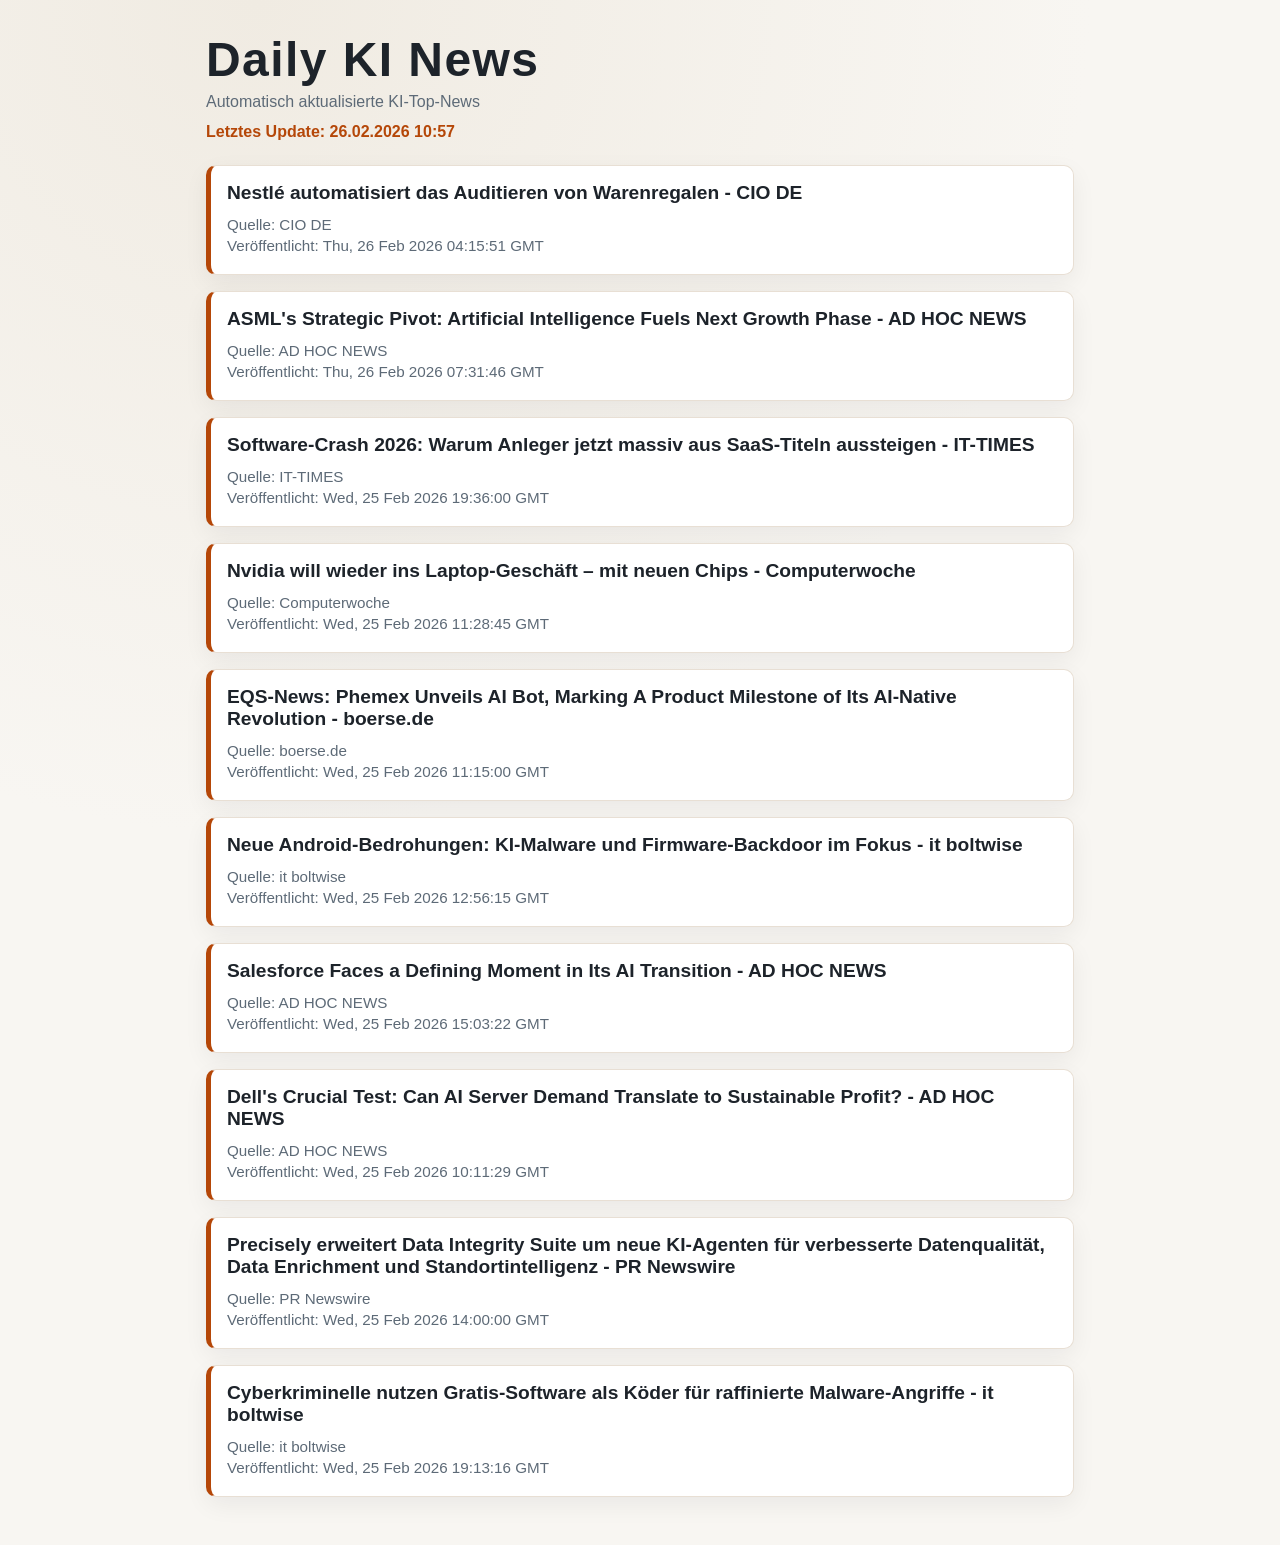
==== commit 2f2172f2: "feat: AI News Daily 2026-02-26 Co-Authored-By: Claude Sonnet 4.6 <noreply@anthropic.com>" ====
--- a/index.html
+++ b/index.html
@@ -11,57 +11,49 @@
       <header>
         <h1>Daily KI News</h1>
         <p>Automatisch aktualisierte KI-Top-News</p>
-        <p class="updated">Letztes Update: 26.02.2026 09:44</p>
+        <p class="updated">Letztes Update: 26.02.2026 10:57</p>
       </header>
       <section class="news-grid">
         <article class="news-card">
+              <h2><a href="https://news.google.com/rss/articles/[base64]?oc=5" target="_blank" rel="noopener noreferrer">Nestlé automatisiert das Auditieren von Warenregalen - CIO DE</a></h2>
+              <p class="meta">Quelle: CIO DE</p>
+              <p class="meta">Veröffentlicht: Thu, 26 Feb 2026 04:15:51 GMT</p>
+            </article><article class="news-card">
               <h2><a href="https://news.google.com/rss/articles/[base64]?oc=5" target="_blank" rel="noopener noreferrer">ASML&#x27;s Strategic Pivot: Artificial Intelligence Fuels Next Growth Phase - AD HOC NEWS</a></h2>
               <p class="meta">Quelle: AD HOC NEWS</p>
               <p class="meta">Veröffentlicht: Thu, 26 Feb 2026 07:31:46 GMT</p>
             </article><article class="news-card">
-              <h2><a href="https://news.google.com/rss/articles/[base64]?oc=5" target="_blank" rel="noopener noreferrer">Vietnams KI-gestützte Technologie zur Verfolgung mehrerer Objekte hat in den Vereinigten Staaten Patentschutz erhalten. - Vietnam.vn</a></h2>
-              <p class="meta">Quelle: Vietnam.vn</p>
-              <p class="meta">Veröffentlicht: Thu, 26 Feb 2026 06:00:50 GMT</p>
+              <h2><a href="https://news.google.com/rss/articles/[base64]?oc=5" target="_blank" rel="noopener noreferrer">Software-Crash 2026: Warum Anleger jetzt massiv aus SaaS-Titeln aussteigen - IT-TIMES</a></h2>
+              <p class="meta">Quelle: IT-TIMES</p>
+              <p class="meta">Veröffentlicht: Wed, 25 Feb 2026 19:36:00 GMT</p>
             </article><article class="news-card">
-              <h2><a href="https://news.google.com/rss/articles/CBMie0FVX3lxTE41a2FiVUJZd2pONXR2Um4xWUxpbU9wMC1RYWhGX1NuVHhTX2p6Vm5SYk9IZTdnR2FMOUlraWwyVEhGc0x3Q1I2ZWJUd2tqYzR6NlM3WTNGWUhTeC13cEhjVEVITnhMaEtBU0h1bENkSjNjSkVOdEFlVEdzWQ?oc=5" target="_blank" rel="noopener noreferrer">KI frisst SaaS-Kosten? - Computerwoche</a></h2>
+              <h2><a href="https://news.google.com/rss/articles/[base64]?oc=5" target="_blank" rel="noopener noreferrer">Nvidia will wieder ins Laptop-Geschäft – mit neuen Chips - Computerwoche</a></h2>
               <p class="meta">Quelle: Computerwoche</p>
-              <p class="meta">Veröffentlicht: Wed, 25 Feb 2026 09:13:52 GMT</p>
+              <p class="meta">Veröffentlicht: Wed, 25 Feb 2026 11:28:45 GMT</p>
             </article><article class="news-card">
               <h2><a href="https://news.google.com/rss/articles/[base64]?oc=5" target="_blank" rel="noopener noreferrer">EQS-News: Phemex Unveils AI Bot, Marking A Product Milestone of Its AI-Native Revolution - boerse.de</a></h2>
               <p class="meta">Quelle: boerse.de</p>
               <p class="meta">Veröffentlicht: Wed, 25 Feb 2026 11:15:00 GMT</p>
             </article><article class="news-card">
-              <h2><a href="https://news.google.com/rss/articles/[base64]?oc=5" target="_blank" rel="noopener noreferrer">Mobilitätsdesign und Künstliche Intelligenz: Neuer Masterstudiengang am Campus Selb - tvo.de</a></h2>
-              <p class="meta">Quelle: tvo.de</p>
-              <p class="meta">Veröffentlicht: Wed, 25 Feb 2026 09:32:00 GMT</p>
-            </article><article class="news-card">
-              <h2><a href="https://news.google.com/rss/articles/[base64]?oc=5" target="_blank" rel="noopener noreferrer">Nvidia (NVDA) Nachrichten: Steigt um 4 % nach Gewinnüberraschung und hebt KI-Miner CIFR, IREN, WULF an, - CoinDesk</a></h2>
-              <p class="meta">Quelle: CoinDesk</p>
-              <p class="meta">Veröffentlicht: Wed, 25 Feb 2026 20:52:00 GMT</p>
-            </article><article class="news-card">
-              <h2><a href="https://news.google.com/rss/articles/CBMieEFVX3lxTFBiNHZjRm1fbmdWT0ZMVHNlaTgwbnpzRnkzcG9Eb2FNd3l6VXJFNlBMVVhoUUkxc091cXFJY1l1QkE5Mkd5NUdRel8wM3VLcnJWT1J5NzdmN25IbWpEakMzd19zbHhBdl9lUjBjb3RLOFZ5d2FtWExiWg?oc=5" target="_blank" rel="noopener noreferrer">NVIDIA: KI-Boom trotzt den Erwartungen - it boltwise</a></h2>
-              <p class="meta">Quelle: it boltwise</p>
-              <p class="meta">Veröffentlicht: Thu, 26 Feb 2026 03:04:00 GMT</p>
-            </article><article class="news-card">
-              <h2><a href="https://news.google.com/rss/articles/[base64]?oc=5" target="_blank" rel="noopener noreferrer">SoftBank Doubles Down on AI with Major Investments in Software and Infrastructure - AD HOC NEWS</a></h2>
-              <p class="meta">Quelle: AD HOC NEWS</p>
-              <p class="meta">Veröffentlicht: Thu, 26 Feb 2026 05:42:50 GMT</p>
-            </article><article class="news-card">
-              <h2><a href="https://news.google.com/rss/articles/[base64]?oc=5" target="_blank" rel="noopener noreferrer">Nvidia will wieder ins Laptop-Geschäft – mit neuen Chips - Computerwoche</a></h2>
-              <p class="meta">Quelle: Computerwoche</p>
-              <p class="meta">Veröffentlicht: Wed, 25 Feb 2026 11:28:45 GMT</p>
-            </article><article class="news-card">
-              <h2><a href="https://news.google.com/rss/articles/CBMiigFBVV95cUxNLTljZXdXNjdiQzhUc0NvUDl5ZjNBekRmZC1GUUVJZGQtbDE0VGdBUFJ2SzRsUzdzMzJ2eWI2dktwN244bVdqUlpZMnNJMHBhZGlOaHhIQmtsa0d2TzNYYmNDdjY3a01wX0tfVU5XazRuUGdEcERXNF9nT0l2M1pPeUp0dHdZYzFrWlE?oc=5" target="_blank" rel="noopener noreferrer">Michael Henricks wird CFO und COO bei One Identity - it boltwise</a></h2>
-              <p class="meta">Quelle: it boltwise</p>
-              <p class="meta">Veröffentlicht: Thu, 26 Feb 2026 00:58:43 GMT</p>
-            </article><article class="news-card">
-              <h2><a href="https://news.google.com/rss/articles/[base64]?oc=5" target="_blank" rel="noopener noreferrer">Alibaba&#x27;s AI Ambition: A Strategic Push for Developer Dominance - AD HOC NEWS</a></h2>
-              <p class="meta">Quelle: AD HOC NEWS</p>
-              <p class="meta">Veröffentlicht: Thu, 26 Feb 2026 03:22:09 GMT</p>
-            </article><article class="news-card">
               <h2><a href="https://news.google.com/rss/articles/[base64]?oc=5" target="_blank" rel="noopener noreferrer">Neue Android-Bedrohungen: KI-Malware und Firmware-Backdoor im Fokus - it boltwise</a></h2>
               <p class="meta">Quelle: it boltwise</p>
               <p class="meta">Veröffentlicht: Wed, 25 Feb 2026 12:56:15 GMT</p>
+            </article><article class="news-card">
+              <h2><a href="https://news.google.com/rss/articles/[base64]?oc=5" target="_blank" rel="noopener noreferrer">Salesforce Faces a Defining Moment in Its AI Transition - AD HOC NEWS</a></h2>
+              <p class="meta">Quelle: AD HOC NEWS</p>
+              <p class="meta">Veröffentlicht: Wed, 25 Feb 2026 15:03:22 GMT</p>
+            </article><article class="news-card">
+              <h2><a href="https://news.google.com/rss/articles/[base64]?oc=5" target="_blank" rel="noopener noreferrer">Dell&#x27;s Crucial Test: Can AI Server Demand Translate to Sustainable Profit? - AD HOC NEWS</a></h2>
+              <p class="meta">Quelle: AD HOC NEWS</p>
+              <p class="meta">Veröffentlicht: Wed, 25 Feb 2026 10:11:29 GMT</p>
+            </article><article class="news-card">
+              <h2><a href="https://news.google.com/rss/articles/[base64]?oc=5" target="_blank" rel="noopener noreferrer">Precisely erweitert Data Integrity Suite um neue KI-Agenten für verbesserte Datenqualität, Data Enrichment und Standortintelligenz - PR Newswire</a></h2>
+              <p class="meta">Quelle: PR Newswire</p>
+              <p class="meta">Veröffentlicht: Wed, 25 Feb 2026 14:00:00 GMT</p>
+            </article><article class="news-card">
+              <h2><a href="https://news.google.com/rss/articles/[base64]?oc=5" target="_blank" rel="noopener noreferrer">Cyberkriminelle nutzen Gratis-Software als Köder für raffinierte Malware-Angriffe - it boltwise</a></h2>
+              <p class="meta">Quelle: it boltwise</p>
+              <p class="meta">Veröffentlicht: Wed, 25 Feb 2026 19:13:16 GMT</p>
             </article>
       </section>
     </main>
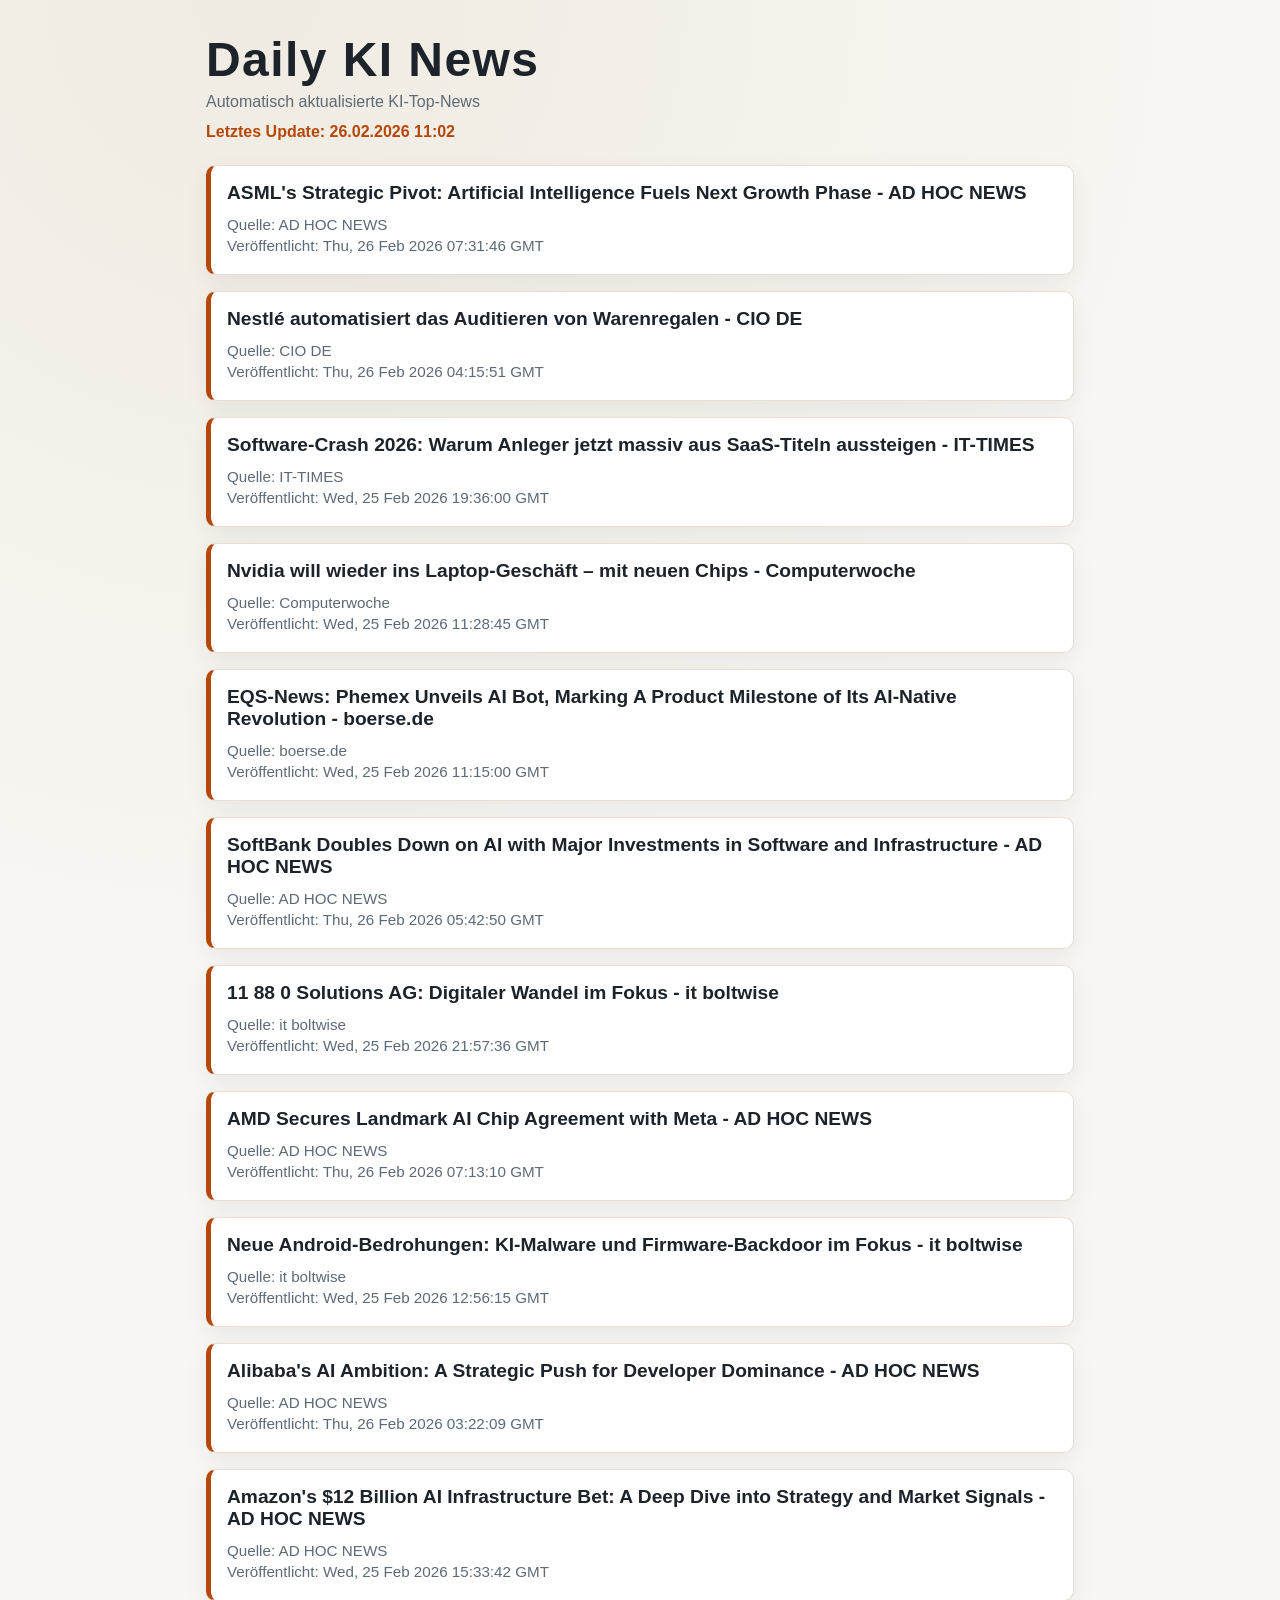
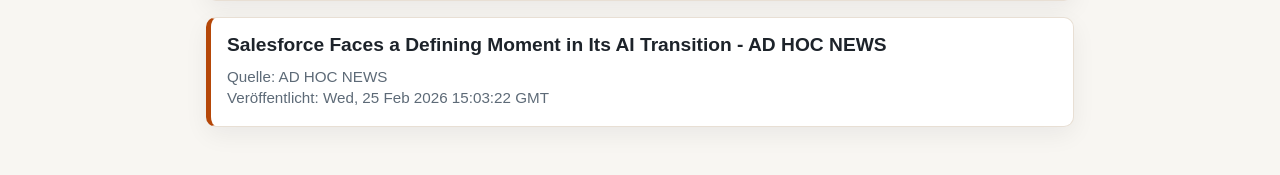
==== commit 34582e06: "feat: AI News Daily 2026-02-26 Co-Authored-By: Claude Sonnet 4.6 <noreply@anthropic.com>" ====
--- a/index.html
+++ b/index.html
@@ -11,17 +11,17 @@
       <header>
         <h1>Daily KI News</h1>
         <p>Automatisch aktualisierte KI-Top-News</p>
-        <p class="updated">Letztes Update: 26.02.2026 10:57</p>
+        <p class="updated">Letztes Update: 26.02.2026 11:02</p>
       </header>
       <section class="news-grid">
         <article class="news-card">
+              <h2><a href="https://news.google.com/rss/articles/[base64]?oc=5" target="_blank" rel="noopener noreferrer">ASML&#x27;s Strategic Pivot: Artificial Intelligence Fuels Next Growth Phase - AD HOC NEWS</a></h2>
+              <p class="meta">Quelle: AD HOC NEWS</p>
+              <p class="meta">Veröffentlicht: Thu, 26 Feb 2026 07:31:46 GMT</p>
+            </article><article class="news-card">
               <h2><a href="https://news.google.com/rss/articles/[base64]?oc=5" target="_blank" rel="noopener noreferrer">Nestlé automatisiert das Auditieren von Warenregalen - CIO DE</a></h2>
               <p class="meta">Quelle: CIO DE</p>
               <p class="meta">Veröffentlicht: Thu, 26 Feb 2026 04:15:51 GMT</p>
-            </article><article class="news-card">
-              <h2><a href="https://news.google.com/rss/articles/[base64]?oc=5" target="_blank" rel="noopener noreferrer">ASML&#x27;s Strategic Pivot: Artificial Intelligence Fuels Next Growth Phase - AD HOC NEWS</a></h2>
-              <p class="meta">Quelle: AD HOC NEWS</p>
-              <p class="meta">Veröffentlicht: Thu, 26 Feb 2026 07:31:46 GMT</p>
             </article><article class="news-card">
               <h2><a href="https://news.google.com/rss/articles/[base64]?oc=5" target="_blank" rel="noopener noreferrer">Software-Crash 2026: Warum Anleger jetzt massiv aus SaaS-Titeln aussteigen - IT-TIMES</a></h2>
               <p class="meta">Quelle: IT-TIMES</p>
@@ -35,25 +35,33 @@
               <p class="meta">Quelle: boerse.de</p>
               <p class="meta">Veröffentlicht: Wed, 25 Feb 2026 11:15:00 GMT</p>
             </article><article class="news-card">
+              <h2><a href="https://news.google.com/rss/articles/[base64]?oc=5" target="_blank" rel="noopener noreferrer">SoftBank Doubles Down on AI with Major Investments in Software and Infrastructure - AD HOC NEWS</a></h2>
+              <p class="meta">Quelle: AD HOC NEWS</p>
+              <p class="meta">Veröffentlicht: Thu, 26 Feb 2026 05:42:50 GMT</p>
+            </article><article class="news-card">
+              <h2><a href="https://news.google.com/rss/articles/CBMihAFBVV95cUxPNTZDRGpUNVowODg5OWJzanA0MlQ4bkJwNjJHam85S0x5NVBaaTlVa3JTUU1fVV9CSlJOS1o5NXBGcFZfTDVCSmQ4VFU0MURmZFg5QTM2MFZDc21Hc3pyemI4VEpobmpNc0xMdi1sbHB6V01xcngxalZSRjh1aEg3MFpmVGk?oc=5" target="_blank" rel="noopener noreferrer">11 88 0 Solutions AG: Digitaler Wandel im Fokus - it boltwise</a></h2>
+              <p class="meta">Quelle: it boltwise</p>
+              <p class="meta">Veröffentlicht: Wed, 25 Feb 2026 21:57:36 GMT</p>
+            </article><article class="news-card">
+              <h2><a href="https://news.google.com/rss/articles/[base64]?oc=5" target="_blank" rel="noopener noreferrer">AMD Secures Landmark AI Chip Agreement with Meta - AD HOC NEWS</a></h2>
+              <p class="meta">Quelle: AD HOC NEWS</p>
+              <p class="meta">Veröffentlicht: Thu, 26 Feb 2026 07:13:10 GMT</p>
+            </article><article class="news-card">
               <h2><a href="https://news.google.com/rss/articles/[base64]?oc=5" target="_blank" rel="noopener noreferrer">Neue Android-Bedrohungen: KI-Malware und Firmware-Backdoor im Fokus - it boltwise</a></h2>
               <p class="meta">Quelle: it boltwise</p>
               <p class="meta">Veröffentlicht: Wed, 25 Feb 2026 12:56:15 GMT</p>
             </article><article class="news-card">
+              <h2><a href="https://news.google.com/rss/articles/[base64]?oc=5" target="_blank" rel="noopener noreferrer">Alibaba&#x27;s AI Ambition: A Strategic Push for Developer Dominance - AD HOC NEWS</a></h2>
+              <p class="meta">Quelle: AD HOC NEWS</p>
+              <p class="meta">Veröffentlicht: Thu, 26 Feb 2026 03:22:09 GMT</p>
+            </article><article class="news-card">
+              <h2><a href="https://news.google.com/rss/articles/[base64]?oc=5" target="_blank" rel="noopener noreferrer">Amazon&#x27;s $12 Billion AI Infrastructure Bet: A Deep Dive into Strategy and Market Signals - AD HOC NEWS</a></h2>
+              <p class="meta">Quelle: AD HOC NEWS</p>
+              <p class="meta">Veröffentlicht: Wed, 25 Feb 2026 15:33:42 GMT</p>
+            </article><article class="news-card">
               <h2><a href="https://news.google.com/rss/articles/[base64]?oc=5" target="_blank" rel="noopener noreferrer">Salesforce Faces a Defining Moment in Its AI Transition - AD HOC NEWS</a></h2>
               <p class="meta">Quelle: AD HOC NEWS</p>
               <p class="meta">Veröffentlicht: Wed, 25 Feb 2026 15:03:22 GMT</p>
-            </article><article class="news-card">
-              <h2><a href="https://news.google.com/rss/articles/[base64]?oc=5" target="_blank" rel="noopener noreferrer">Dell&#x27;s Crucial Test: Can AI Server Demand Translate to Sustainable Profit? - AD HOC NEWS</a></h2>
-              <p class="meta">Quelle: AD HOC NEWS</p>
-              <p class="meta">Veröffentlicht: Wed, 25 Feb 2026 10:11:29 GMT</p>
-            </article><article class="news-card">
-              <h2><a href="https://news.google.com/rss/articles/[base64]?oc=5" target="_blank" rel="noopener noreferrer">Precisely erweitert Data Integrity Suite um neue KI-Agenten für verbesserte Datenqualität, Data Enrichment und Standortintelligenz - PR Newswire</a></h2>
-              <p class="meta">Quelle: PR Newswire</p>
-              <p class="meta">Veröffentlicht: Wed, 25 Feb 2026 14:00:00 GMT</p>
-            </article><article class="news-card">
-              <h2><a href="https://news.google.com/rss/articles/[base64]?oc=5" target="_blank" rel="noopener noreferrer">Cyberkriminelle nutzen Gratis-Software als Köder für raffinierte Malware-Angriffe - it boltwise</a></h2>
-              <p class="meta">Quelle: it boltwise</p>
-              <p class="meta">Veröffentlicht: Wed, 25 Feb 2026 19:13:16 GMT</p>
             </article>
       </section>
     </main>
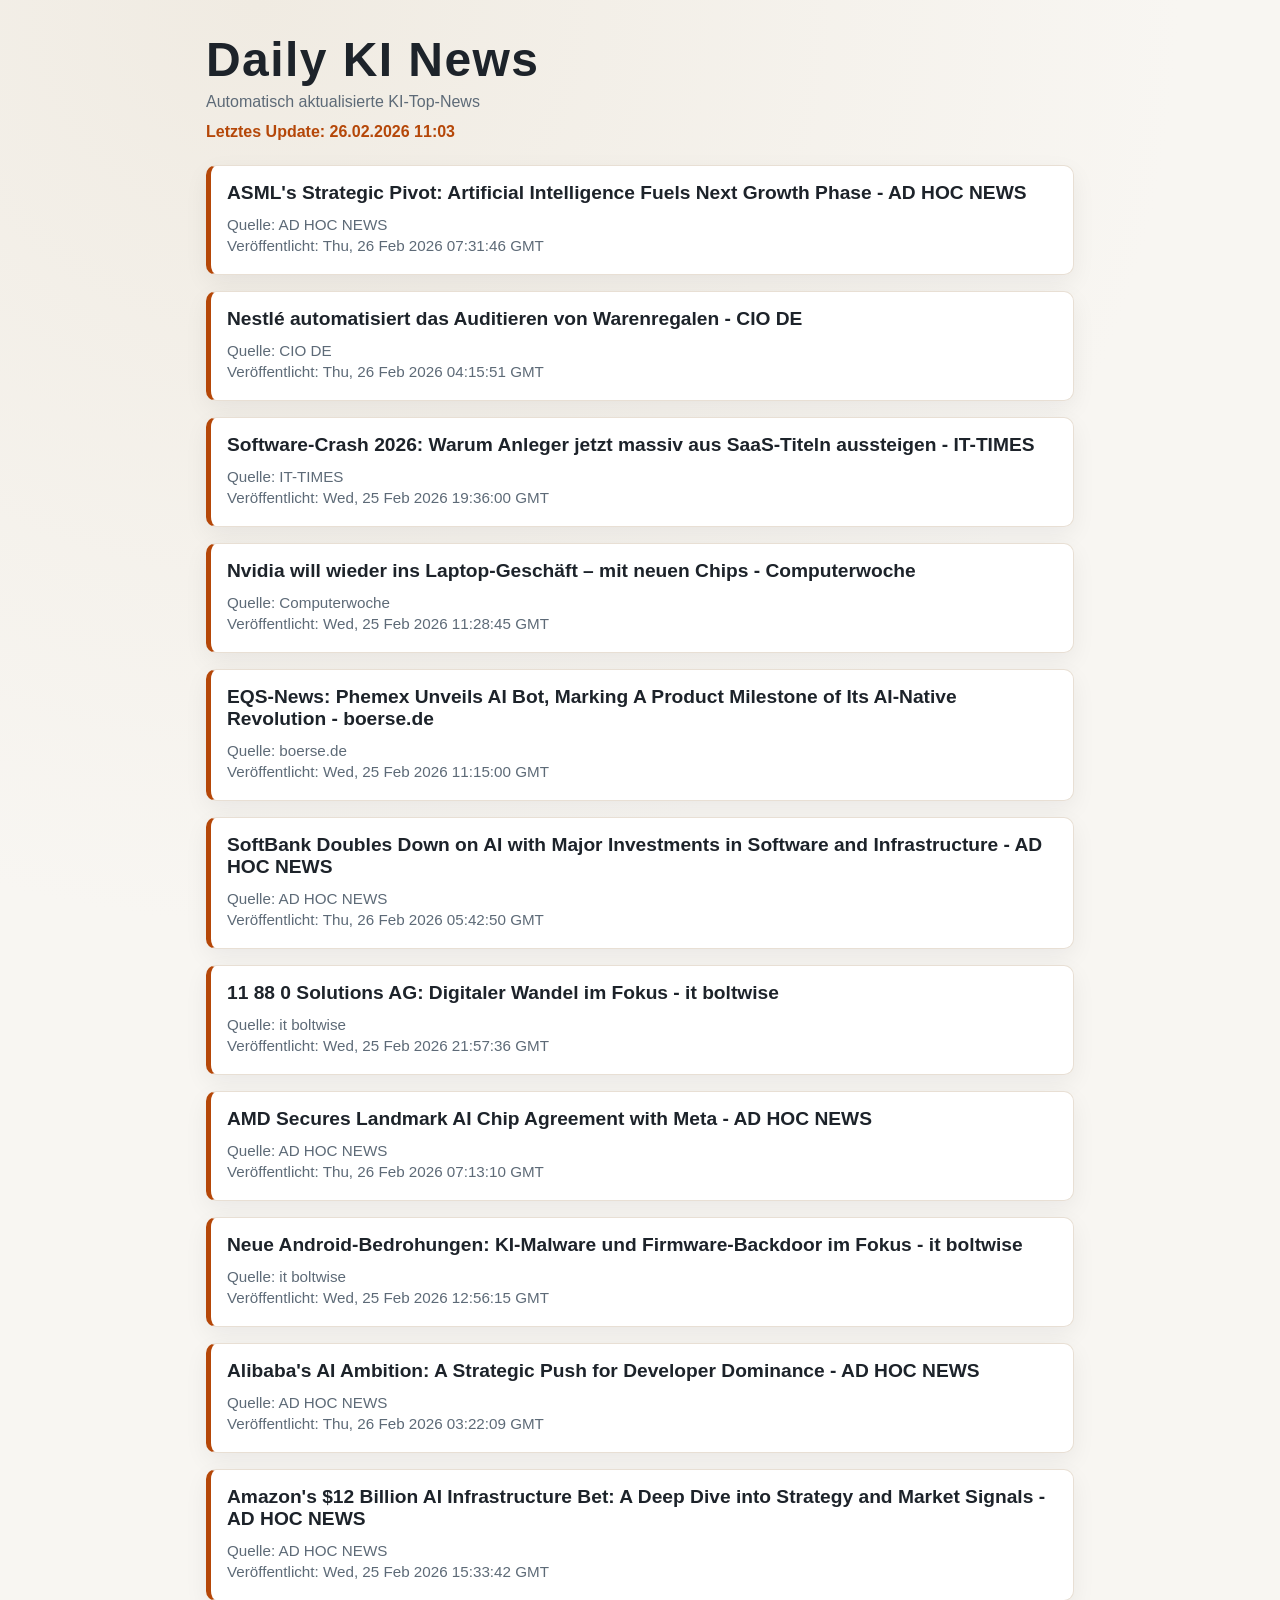
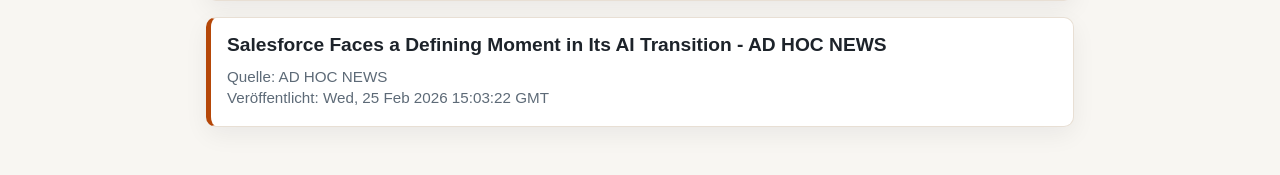
==== commit 85621290: "chore: auto update 2026-02-26 11:03" ====
--- a/index.html
+++ b/index.html
@@ -11,7 +11,7 @@
       <header>
         <h1>Daily KI News</h1>
         <p>Automatisch aktualisierte KI-Top-News</p>
-        <p class="updated">Letztes Update: 26.02.2026 11:02</p>
+        <p class="updated">Letztes Update: 26.02.2026 11:03</p>
       </header>
       <section class="news-grid">
         <article class="news-card">
